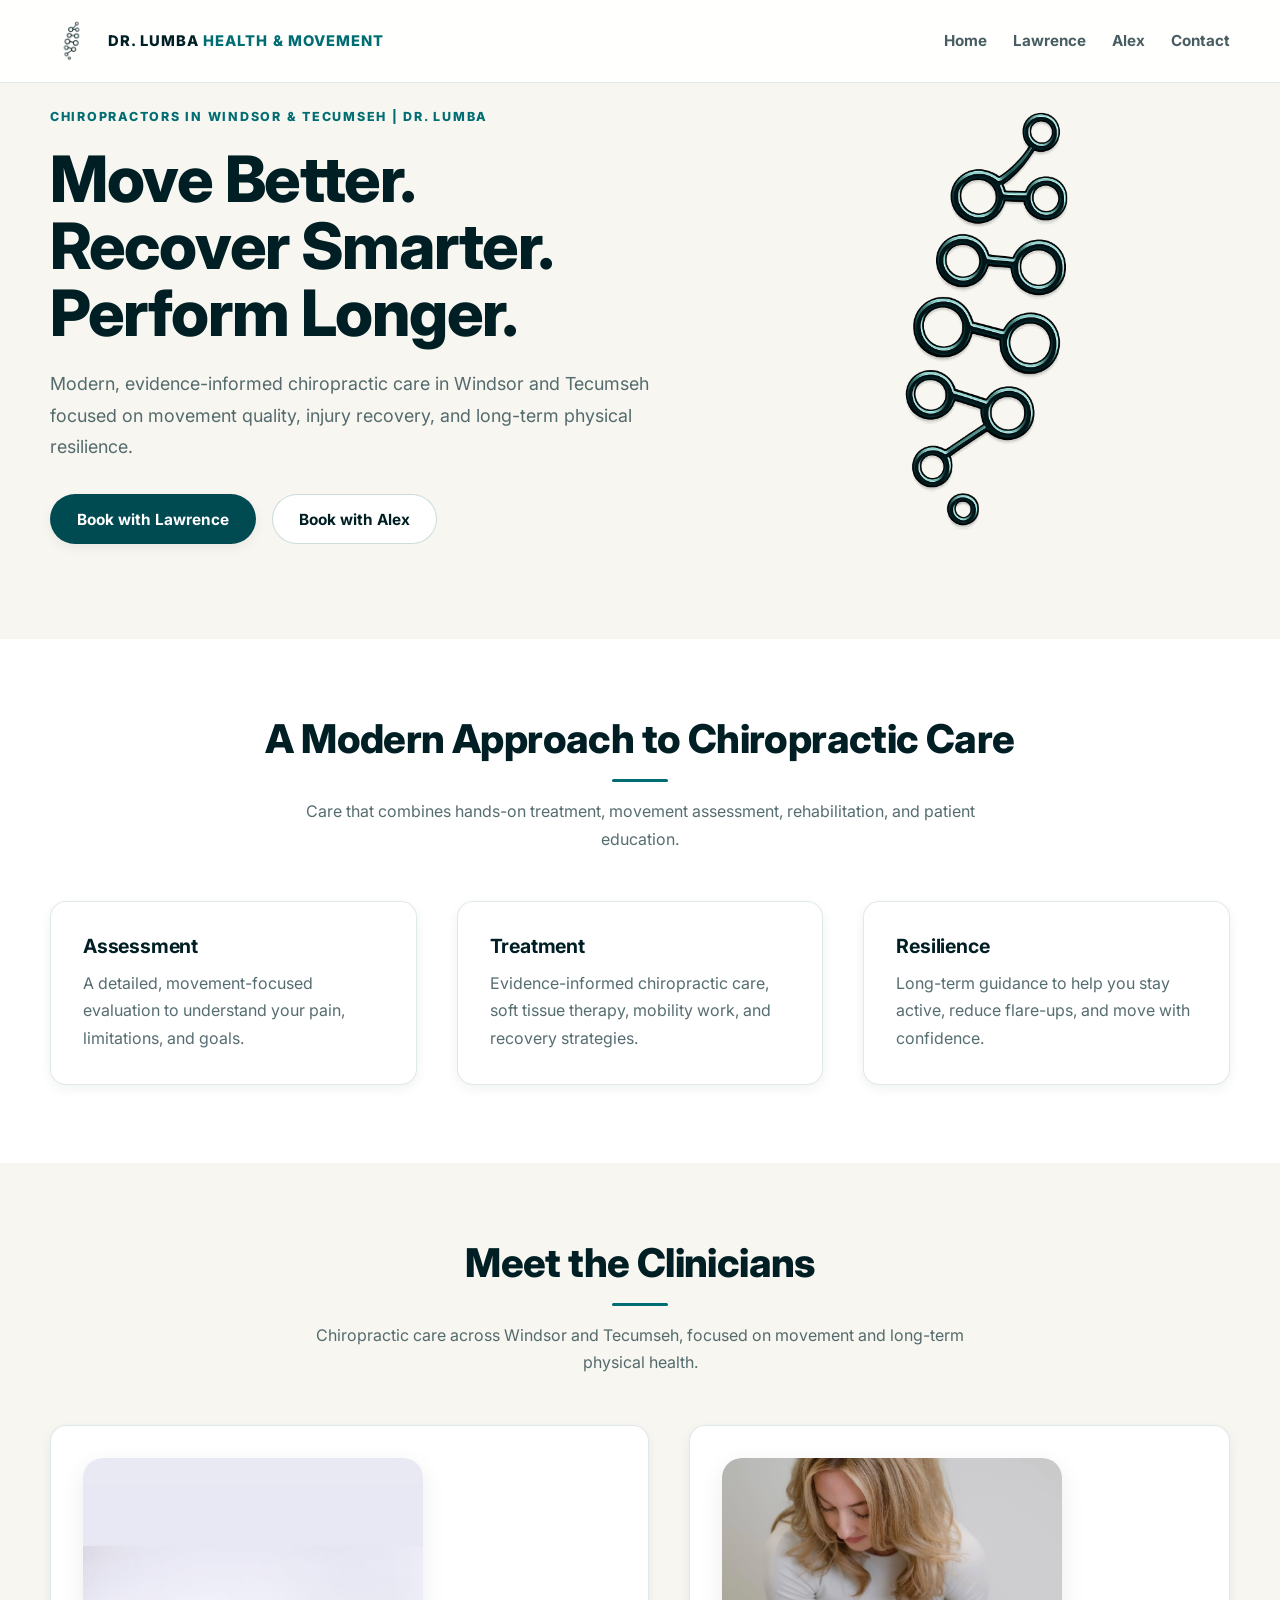
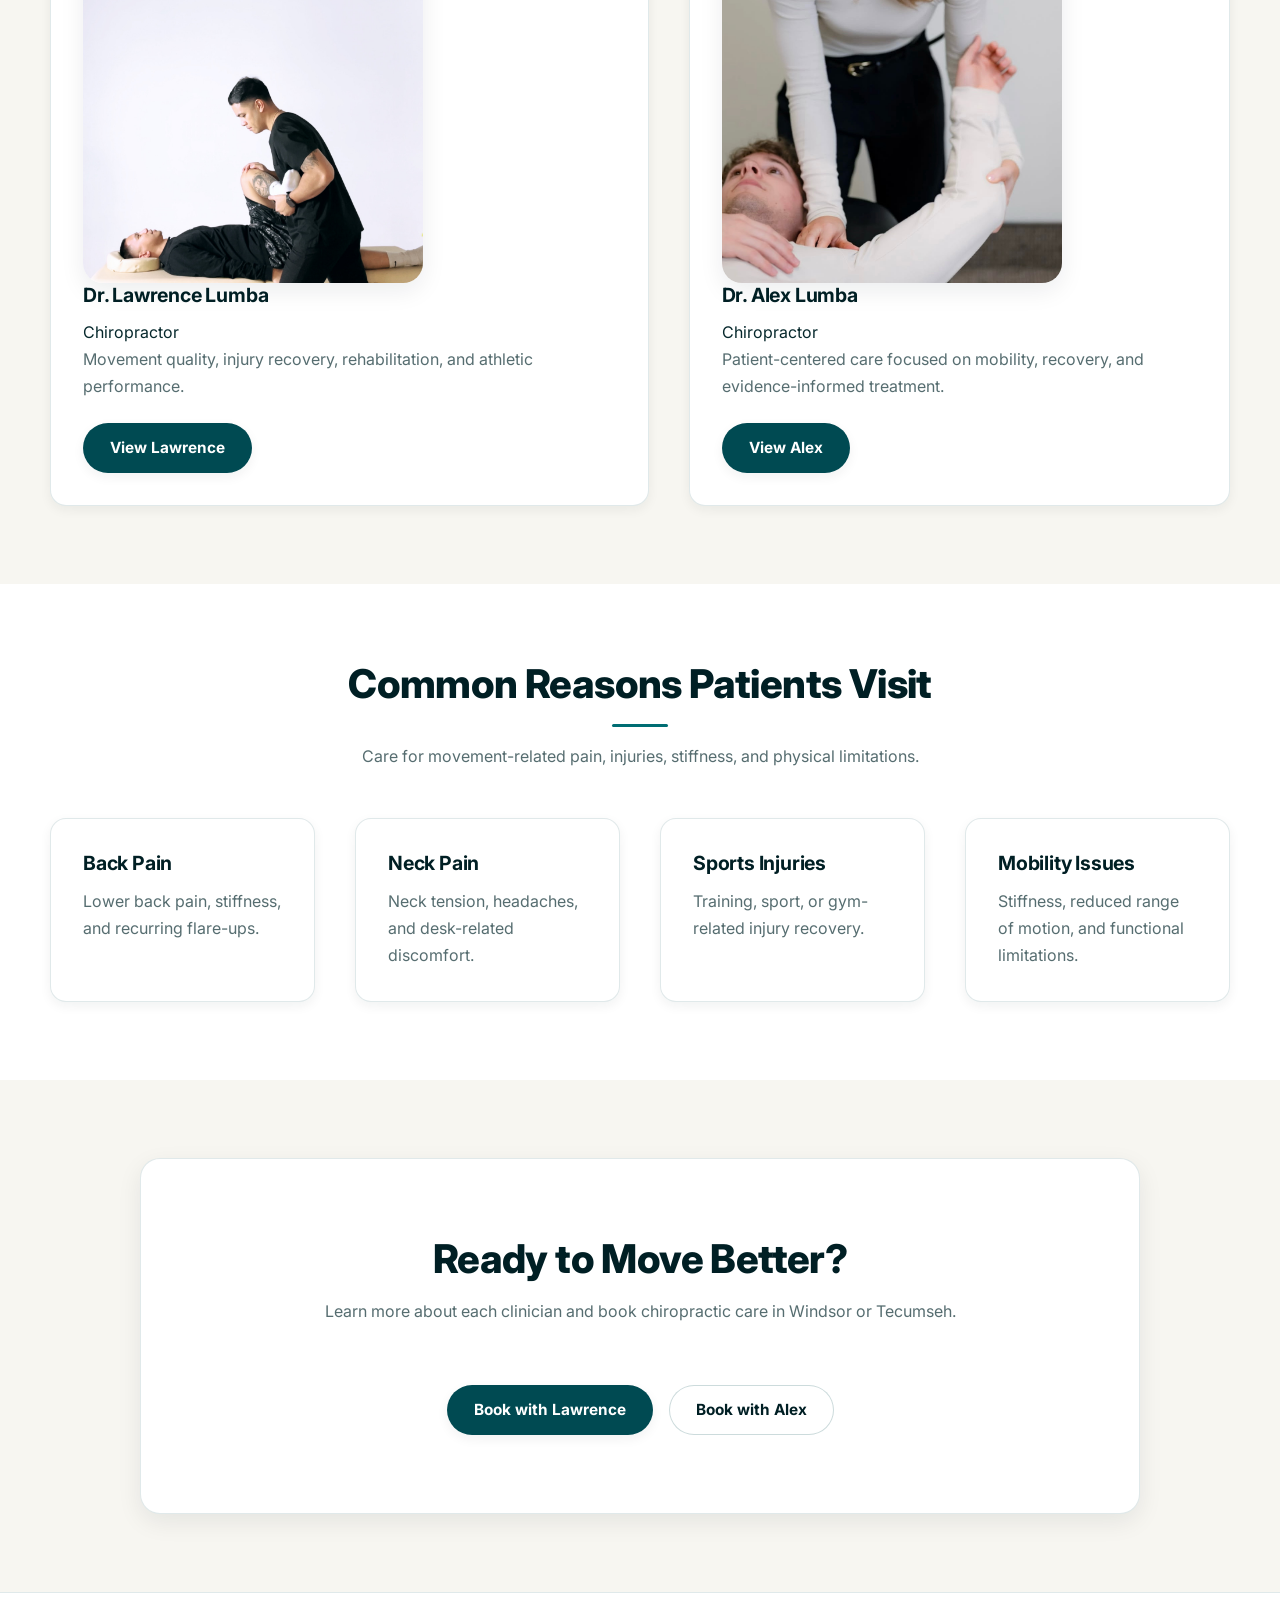
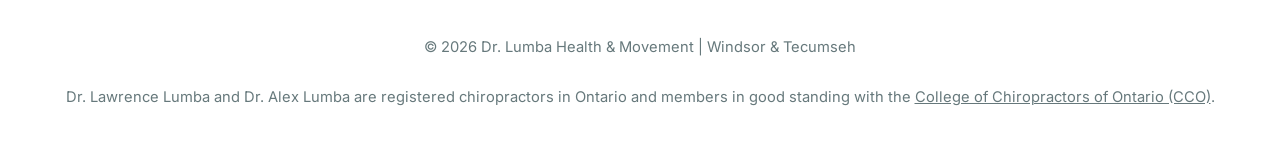
==== index.html @ 7fe904bc "Update index.html" ====
<!DOCTYPE html>
<html lang="en">

<head>
  <!-- Google Analytics -->
  <script async src="https://www.googletagmanager.com/gtag/js?id=G-ZLXW1TF3WF"></script>
  <script>
    window.dataLayer = window.dataLayer || [];
    function gtag(){ dataLayer.push(arguments); }
    gtag('js', new Date());
    gtag('config', 'G-ZLXW1TF3WF');
  </script>

  <meta charset="UTF-8">
  <meta name="viewport" content="width=device-width, initial-scale=1.0">

  <title>Dr. Lumba Chiropractic | Windsor & Tecumseh Chiropractors</title>

  <meta name="description" content="Modern evidence-informed chiropractic care in Windsor and Tecumseh focused on movement, recovery, rehabilitation, and long-term physical health.">

  <link rel="preconnect" href="https://fonts.googleapis.com">
  <link rel="preconnect" href="https://fonts.gstatic.com" crossorigin>
  <link href="https://fonts.googleapis.com/css2?family=Inter:wght@400;500;600;700;800;900&display=swap" rel="stylesheet">

  <link rel="stylesheet" href="styles.css">

  <!-- Structured Data: Organization -->
  <script type="application/ld+json">
  {
    "@context": "https://schema.org",
    "@type": "MedicalOrganization",
    "name": "Dr. Lumba Health & Movement",
    "url": "https://www.drlumba.ca/",
    "logo": "https://www.drlumba.ca/logo-updated.png",
    "description": "Modern, evidence-informed chiropractic care in Windsor and Tecumseh, Ontario focused on movement, recovery, rehabilitation, and long-term physical health.",
    "medicalSpecialty": "Chiropractic",
    "areaServed": [
      { "@type": "City", "name": "Windsor, ON" },
      { "@type": "City", "name": "Tecumseh, ON" }
    ],
    "employee": [
      {
        "@type": "Physician",
        "name": "Dr. Lawrence Lumba",
        "url": "https://www.drlumba.ca/lawrence.html",
        "medicalSpecialty": "Chiropractic"
      },
      {
        "@type": "Physician",
        "name": "Dr. Alex Lumba",
        "url": "https://www.drlumba.ca/alex.html",
        "medicalSpecialty": "Chiropractic"
      }
    ]
  }
  </script>
</head>

<body>

<nav>
  <div class="container nav-inner">

    <a href="index.html" class="logo" aria-label="Dr. Lumba Health and Movement Home">
      <img src="logo-updated.png" alt="Dr. Lumba Health and Movement Logo">
      <div>
        DR. LUMBA
        <span>HEALTH & MOVEMENT</span>
      </div>
    </a>

    <div class="nav-links">
      <a href="index.html">Home</a>
      <a href="lawrence.html">Lawrence</a>
      <a href="alex.html">Alex</a>
      <a href="contact.html">Contact</a>
    </div>

  </div>
</nav>

<!-- HERO -->

<section class="hero">

  <div class="container grid grid-2">

    <div>

      <div class="hero-label">
        Chiropractors in Windsor & Tecumseh | Dr. Lumba
      </div>

      <h1>
        Move Better.<br>
        Recover Smarter.<br>
        Perform Longer.
      </h1>

      <p>
        Modern, evidence-informed chiropractic care in Windsor and Tecumseh focused on movement quality, injury recovery, and long-term physical resilience.
      </p>

      <div class="hero-buttons">

        <a href="lawrence.html" class="btn btn-primary">
          Book with Lawrence
        </a>

        <a href="alex.html" class="btn btn-secondary">
          Book with Alex
        </a>

      </div>

    </div>

    <div class="logo-hero">
      <img src="logo-updated.png" alt="Dr. Lumba Health and Movement">
    </div>

  </div>

</section>

<!-- APPROACH -->

<section>

  <div class="container">

    <div class="section-title">
      <h2>A Modern Approach to Chiropractic Care</h2>
      <p>
        Care that combines hands-on treatment, movement assessment, rehabilitation, and patient education.
      </p>
    </div>

    <div class="grid grid-3">

      <div class="card">
        <h3>Assessment</h3>
        <p>
          A detailed, movement-focused evaluation to understand your pain, limitations, and goals.
        </p>
      </div>

      <div class="card">
        <h3>Treatment</h3>
        <p>
          Evidence-informed chiropractic care, soft tissue therapy, mobility work, and recovery strategies.
        </p>
      </div>

      <div class="card">
        <h3>Resilience</h3>
        <p>
          Long-term guidance to help you stay active, reduce flare-ups, and move with confidence.
        </p>
      </div>

    </div>

  </div>

</section>

<!-- PROVIDERS -->

<section>

  <div class="container">

    <div class="section-title">
      <h2>Meet the Clinicians</h2>
      <p>
        Chiropractic care across Windsor and Tecumseh, focused on movement and long-term physical health.
      </p>
    </div>

    <div class="grid grid-2">

      <div class="card provider-card">

        <img src="8D252B37-9EA6-4A77-B9AA-A6987D901BE3.jpg" alt="Dr. Lawrence Lumba Chiropractor in Windsor and Tecumseh">

        <h3>Dr. Lawrence Lumba</h3>

        <div class="provider-tag">
          Chiropractor
        </div>

        <p>
          Movement quality, injury recovery, rehabilitation, and athletic performance.
        </p>

        <a href="lawrence.html" class="btn btn-primary">
          View Lawrence
        </a>

      </div>

      <div class="card provider-card">

        <img class="alex-img" src="alex-chiro.jpg" alt="Dr. Alex Lumba Chiropractor in Windsor and Tecumseh">

        <h3>Dr. Alex Lumba</h3>

        <div class="provider-tag">
          Chiropractor
        </div>

        <p>
          Patient-centered care focused on mobility, recovery, and evidence-informed treatment.
        </p>

        <a href="alex.html" class="btn btn-primary">
          View Alex
        </a>

      </div>

    </div>

  </div>

</section>

<!-- CONDITIONS -->

<section>

  <div class="container">

    <div class="section-title">
      <h2>Common Reasons Patients Visit</h2>
      <p>
        Care for movement-related pain, injuries, stiffness, and physical limitations.
      </p>
    </div>

    <div class="grid grid-4">

      <div class="card">
        <h3>Back Pain</h3>
        <p>Lower back pain, stiffness, and recurring flare-ups.</p>
      </div>

      <div class="card">
        <h3>Neck Pain</h3>
        <p>Neck tension, headaches, and desk-related discomfort.</p>
      </div>

      <div class="card">
        <h3>Sports Injuries</h3>
        <p>Training, sport, or gym-related injury recovery.</p>
      </div>

      <div class="card">
        <h3>Mobility Issues</h3>
        <p>Stiffness, reduced range of motion, and functional limitations.</p>
      </div>

    </div>

  </div>

</section>

<!-- CTA -->

<section>

  <div class="container">

    <div class="cta-block">

      <h2>Ready to Move Better?</h2>

      <p>
        Learn more about each clinician and book chiropractic care in Windsor or Tecumseh.
      </p>

      <div class="hero-buttons" style="justify-content:center;">
        <a href="lawrence.html" class="btn btn-primary">
          Book with Lawrence
        </a>

        <a href="alex.html" class="btn btn-secondary">
          Book with Alex
        </a>
      </div>

    </div>

  </div>

</section>

<footer>
  © <span id="year"></span> Dr. Lumba Health & Movement | Windsor & Tecumseh
  <br><br>
  Dr. Lawrence Lumba and Dr. Alex Lumba are registered chiropractors in Ontario and members in good standing with the <a href="https://cco.on.ca" target="_blank" rel="noopener noreferrer">College of Chiropractors of Ontario (CCO)</a>.
</footer>

<script>
  document.getElementById("year").textContent = new Date().getFullYear();
</script>

</body>
</html>
---- styles.css ----
/* =========================================================
   DR. LUMBA HEALTH & MOVEMENT
   Simplified stylesheet
   Clean / professional / aligned / mobile-friendly
========================================================= */

/* =========================
   BRAND SYSTEM
========================= */

:root {
  --primary: #004A52;
  --primary-dark: #001F24;
  --primary-deep: #001114;
  --primary-gloss: #006D73;
  --primary-soft: #2B7A6D;
  --accent-glow: #8FF5E6;

  --cream: #F7F6F1;
  --cream-soft: #ECEBE5;
  --white: #FFFFFF;

  --text: #06282C;
  --text-muted: rgba(6, 40, 44, 0.68);
  --text-soft: rgba(6, 40, 44, 0.54);

  --border: rgba(0, 74, 82, 0.12);
  --border-strong: rgba(0, 74, 82, 0.2);

  --shadow-sm: 0 4px 12px rgba(0, 31, 36, 0.06);
  --shadow-md: 0 8px 24px rgba(0, 31, 36, 0.08);
  --shadow-lg: 0 16px 40px rgba(0, 31, 36, 0.1);

  --radius-sm: 12px;
  --radius-md: 16px;
  --radius-lg: 20px;
  --radius-pill: 999px;

  --container: 1180px;

  --space-xs: 12px;
  --space-sm: 24px;
  --space-md: 48px;
  --space-lg: 78px;
  --space-xl: 112px;
}

/* =========================
   RESET / BASE
========================= */

*,
*::before,
*::after {
  box-sizing: border-box;
}

* {
  margin: 0;
  padding: 0;
}

html {
  scroll-behavior: smooth;
  font-size: 16px;
}

body {
  min-height: 100vh;
  font-family: "Inter", system-ui, -apple-system, BlinkMacSystemFont, "Segoe UI", sans-serif;
  color: var(--text);
  line-height: 1.7;
  background: var(--cream);
  -webkit-font-smoothing: antialiased;
  text-rendering: optimizeLegibility;
}

img,
svg,
video,
canvas {
  display: block;
  max-width: 100%;
}

a {
  color: inherit;
}

p {
  color: var(--text-muted);
  max-width: 68ch;
}

ul,
ol {
  padding-left: 1.2rem;
}

li {
  margin-bottom: 0.45rem;
  color: var(--text-muted);
}

::selection {
  background: rgba(0, 109, 115, 0.18);
}

/* =========================
   LAYOUT
========================= */

.container {
  width: min(100% - 48px, var(--container));
  margin-inline: auto;
}

section {
  position: relative;
  padding: var(--space-lg) 0;
}

section:first-of-type {
  padding-top: 0;
}

section:nth-of-type(even) {
  background: var(--white);
}

.grid {
  display: grid;
  gap: 40px;
  align-items: center;
}

.grid-2 {
  grid-template-columns: minmax(0, 1.05fr) minmax(0, 0.95fr);
}

.grid-3 {
  grid-template-columns: repeat(3, minmax(0, 1fr));
}

.grid-4 {
  grid-template-columns: repeat(4, minmax(0, 1fr));
}

.stack {
  display: grid;
  gap: 18px;
}

.center {
  text-align: center;
  margin-inline: auto;
}

.narrow {
  max-width: 820px;
  margin-inline: auto;
}

/* =========================
   NAVIGATION
========================= */

nav {
  position: sticky;
  top: 0;
  z-index: 999;
  background: rgba(255, 255, 255, 0.92);
  border-bottom: 1px solid var(--border);
  backdrop-filter: blur(14px);
  -webkit-backdrop-filter: blur(14px);
}

.nav-inner {
  min-height: 82px;
  display: flex;
  align-items: center;
  justify-content: space-between;
  gap: 28px;
}

.logo {
  display: inline-flex;
  align-items: center;
  gap: 14px;
  color: var(--primary-dark);
  font-size: 0.92rem;
  font-weight: 800;
  letter-spacing: 0.07em;
  text-decoration: none;
  text-transform: uppercase;
  line-height: 1.15;
}

.logo img {
  width: 44px;
  height: 44px;
  object-fit: contain;
  flex: 0 0 auto;
}

.logo span {
  color: var(--primary-gloss);
}

.nav-links {
  display: flex;
  align-items: center;
  justify-content: flex-end;
  gap: 26px;
  flex-wrap: wrap;
}

.nav-links a {
  position: relative;
  color: rgba(0, 31, 36, 0.72);
  text-decoration: none;
  font-size: 0.95rem;
  font-weight: 700;
  line-height: 1;
  transition: color 0.2s ease;
}

.nav-links a::after {
  content: "";
  position: absolute;
  left: 0;
  right: 0;
  bottom: -9px;
  height: 2px;
  border-radius: var(--radius-pill);
  background: var(--primary-gloss);
  opacity: 0;
  transition: opacity 0.2s ease;
}

.nav-links a:hover,
.nav-links a:focus-visible {
  color: var(--primary-gloss);
}

.nav-links a:hover::after,
.nav-links a:focus-visible::after {
  opacity: 1;
}

/* =========================
   TYPOGRAPHY
========================= */

.hero-label,
.eyebrow {
  display: inline-flex;
  align-items: center;
  gap: 8px;
  margin-bottom: 18px;
  color: var(--primary-gloss);
  font-size: 0.78rem;
  font-weight: 800;
  letter-spacing: 0.14em;
  text-transform: uppercase;
}

.hero h1,
.page-title,
h1 {
  color: var(--primary-dark);
  font-size: clamp(2.75rem, 5vw, 4.5rem);
  line-height: 1.05;
  letter-spacing: -0.02em;
  font-weight: 800;
  text-wrap: balance;
}

h2 {
  color: var(--primary-dark);
  font-size: clamp(2rem, 3.1vw, 2.6rem);
  line-height: 1.12;
  letter-spacing: -0.015em;
  font-weight: 800;
  text-wrap: balance;
}

h3 {
  color: var(--primary-dark);
  font-size: 1.22rem;
  line-height: 1.25;
  letter-spacing: -0.01em;
  font-weight: 700;
}

.lead,
.hero p {
  color: var(--text-muted);
  font-size: clamp(1.02rem, 1.4vw, 1.14rem);
  line-height: 1.75;
}

.section-title {
  max-width: 780px;
  margin: 0 auto var(--space-md);
  text-align: center;
}

.section-title.left {
  margin-inline: 0;
  text-align: left;
}

.section-title h2 {
  margin-bottom: 16px;
}

.section-title h2::after {
  content: "";
  display: block;
  width: 56px;
  height: 3px;
  margin: 18px auto 0;
  border-radius: var(--radius-pill);
  background: var(--primary-gloss);
}

.section-title.left h2::after {
  margin-left: 0;
}

.section-title p {
  margin-inline: auto;
}

.section-title.left p {
  margin-inline: 0;
}

/* =========================
   HERO
========================= */

.hero {
  padding: 96px 0 76px;
  overflow: hidden;
}

.hero .grid-2 {
  grid-template-columns: minmax(0, 1.15fr) minmax(280px, 0.85fr);
  gap: 56px;
}

.hero p {
  margin-top: 22px;
}

.hero-buttons,
.button-row {
  display: flex;
  align-items: center;
  gap: 16px;
  margin-top: 32px;
  flex-wrap: wrap;
}

.hero-compact {
  padding: 84px 0 52px;
}

.hero-compact h1 {
  max-width: 900px;
}

/* =========================
   IMAGE SYSTEM
========================= */

img {
  height: auto;
}

.logo-hero,
.provider-image,
.profile-image,
.provider-photo,
.team-image {
  position: relative;
  display: flex;
  align-items: center;
  justify-content: center;
}

.logo-hero {
  min-height: 340px;
}

.logo-hero img,
.provider-image img,
.profile-image img,
.provider-photo img,
.team-image img,
.team-card img,
.card > img {
  width: 100%;
  max-width: 340px;
  aspect-ratio: 4 / 5;
  object-fit: cover;
  object-position: center top;
  border-radius: var(--radius-lg);
  box-shadow: var(--shadow-md);
}

.logo-hero img {
  max-width: 260px;
  box-shadow: none;
}

.home-logo,
.logo-main,
.brand-mark,
img[src*="logo"] {
  max-width: 300px;
  aspect-ratio: auto;
  object-fit: contain;
  object-position: center;
  box-shadow: none;
}

/* Prevent accidental huge photos on any page */
main img:not(.home-logo):not(.logo-main):not(.brand-mark) {
  max-height: 440px;
}

/* =========================
   BUTTONS
========================= */

.btn,
button,
input[type="submit"] {
  appearance: none;
  display: inline-flex;
  align-items: center;
  justify-content: center;
  min-height: 50px;
  padding: 13px 26px;
  border-radius: var(--radius-pill);
  border: 1px solid transparent;
  font-family: inherit;
  font-size: 0.96rem;
  font-weight: 700;
  line-height: 1;
  text-align: center;
  text-decoration: none;
  cursor: pointer;
  transition:
    transform 0.18s ease,
    box-shadow 0.18s ease,
    background 0.18s ease,
    border-color 0.18s ease;
}

.btn-primary,
button,
input[type="submit"] {
  color: var(--white);
  background: var(--primary);
  box-shadow: var(--shadow-sm);
}

.btn-secondary {
  color: var(--primary-dark);
  background: var(--white);
  border-color: var(--border-strong);
}

.btn:hover,
button:hover,
input[type="submit"]:hover {
  transform: translateY(-1px);
}

.btn-primary:hover,
button:hover,
input[type="submit"]:hover {
  background: var(--primary-gloss);
  box-shadow: var(--shadow-md);
}

.btn-secondary:hover {
  background: var(--cream-soft);
  border-color: var(--primary-gloss);
}

/* =========================
   CARDS / PANELS
========================= */

.card,
.provider-card,
.contact-card,
.review-card,
.service-card {
  position: relative;
  height: 100%;
  padding: 32px;
  border: 1px solid var(--border);
  border-radius: var(--radius-md);
  background: var(--white);
  box-shadow: var(--shadow-sm);
  transition: transform 0.2s ease, box-shadow 0.2s ease, border-color 0.2s ease;
}

.card:hover,
.provider-card:hover,
.contact-card:hover,
.service-card:hover {
  transform: translateY(-3px);
  border-color: var(--border-strong);
  box-shadow: var(--shadow-md);
}

.card h3,
.provider-card h3,
.contact-card h3,
.service-card h3 {
  margin-bottom: 12px;
}

.card p + .btn,
.provider-card p + .btn,
.contact-card p + .btn {
  margin-top: 22px;
}

.provider-card {
  display: flex;
  flex-direction: column;
  align-items: flex-start;
  min-height: 320px;
}

.provider-card .btn {
  margin-top: auto;
}

/* =========================
   LISTS / BADGES
========================= */

.badge-row,
.trust-row,
.credentials,
.pill-list {
  display: flex;
  gap: 10px;
  flex-wrap: wrap;
  align-items: center;
}

.badge,
.trust-row span,
.credentials span,
.pill-list span {
  display: inline-flex;
  align-items: center;
  min-height: 36px;
  padding: 8px 14px;
  border-radius: var(--radius-pill);
  color: var(--primary-dark);
  font-size: 0.86rem;
  font-weight: 700;
  background: var(--cream-soft);
  border: 1px solid var(--border);
}

.check-list {
  display: grid;
  gap: 12px;
  padding: 0;
  list-style: none;
}

.check-list li {
  position: relative;
  margin: 0;
  padding-left: 30px;
  color: var(--text-muted);
}

.check-list li::before {
  content: "âœ“";
  position: absolute;
  left: 0;
  top: 0;
  color: var(--primary-gloss);
  font-weight: 900;
}

/* =========================
   CTA
========================= */

.cta-block {
  position: relative;
  max-width: 1000px;
  margin-inline: auto;
  padding: var(--space-lg) var(--space-md);
  border: 1px solid var(--border);
  border-radius: var(--radius-lg);
  text-align: center;
  background: var(--white);
  box-shadow: var(--shadow-md);
}

.cta-block p {
  margin: 16px auto 0;
}

.cta-block .btn,
.cta-block .button-row {
  margin-top: 28px;
}

/* =========================
   FORMS / CONTACT
========================= */

.contact-layout {
  align-items: start;
}

.contact-note {
  margin-top: 28px;
}

.contact-form {
  display: grid;
  gap: 18px;
}

.contact-form label {
  display: grid;
  gap: 8px;
  color: var(--primary-dark);
  font-size: 0.9rem;
  font-weight: 700;
}

.contact-form input,
.contact-form select,
.contact-form textarea {
  width: 100%;
  padding: 14px 16px;
  border: 1px solid var(--border-strong);
  border-radius: var(--radius-sm);
  outline: none;
  background: var(--white);
  color: var(--primary-dark);
  font: inherit;
  transition: border-color 0.2s ease, box-shadow 0.2s ease;
}

.contact-form input:focus,
.contact-form select:focus,
.contact-form textarea:focus {
  border-color: var(--primary-gloss);
  box-shadow: 0 0 0 3px rgba(0, 109, 115, 0.12);
}

.contact-form textarea {
  min-height: 150px;
  resize: vertical;
}

.contact-form button {
  width: fit-content;
  margin-top: 6px;
}

iframe,
.map,
.map iframe {
  width: 100%;
  border: 0;
  border-radius: var(--radius-md);
  box-shadow: var(--shadow-md);
}

/* =========================
   EMBEDS / REVIEWS
========================= */

[class*="elfsight"],
[class*="review"],
.review-widget {
  max-width: 100%;
}

.review-section,
.testimonials {
  overflow: hidden;
}

/* =========================
   FOOTER
========================= */

footer {
  margin-top: 0;
  padding: 42px 24px;
  border-top: 1px solid var(--border);
  color: rgba(0, 31, 36, 0.6);
  font-size: 0.92rem;
  text-align: center;
  background: var(--white);
}

footer p {
  margin-inline: auto;
}

/* =========================
   PAGE-SPECIFIC POLISH
========================= */

/* Keeps provider/profile pages balanced and professional */
body:not(.home) .hero .logo-hero img,
body:not(.home) .hero .provider-image img,
body:not(.home) .hero .profile-image img {
  max-width: 320px;
}

/* If a page has a single centered logo/image, do not let it dominate */
.hero .brand-mark,
.hero .home-logo,
.hero .logo-main {
  max-width: 300px;
}

/* Make cards line up evenly across service/provider sections */
.grid-3 > .card,
.grid-3 > .service-card,
.grid-3 > .provider-card,
.grid-4 > .card {
  min-height: 100%;
}

/* =========================
   RESPONSIVE
========================= */

@media (max-width: 980px) {
  :root {
    --space-md: 42px;
    --space-lg: 64px;
    --space-xl: 86px;
  }

  .container {
    width: min(100% - 36px, var(--container));
  }

  .grid-2,
  .grid-3,
  .grid-4,
  .hero .grid-2 {
    grid-template-columns: 1fr;
  }

  .hero .grid-2 {
    gap: 38px;
  }

  .hero {
    padding: 68px 0 52px;
  }

  .hero h1,
  .page-title,
  h1 {
    font-size: clamp(2.5rem, 11vw, 3.5rem);
    line-height: 1.05;
  }

  .logo-hero {
    min-height: auto;
    order: -1;
  }

  .hero .grid-2 > :first-child {
    order: 1;
  }

  .hero .grid-2 > :last-child {
    order: 0;
  }

  .logo-hero img,
  .provider-image img,
  .profile-image img,
  .provider-photo img,
  .team-image img {
    max-width: 260px;
    max-height: 320px;
    border-radius: var(--radius-md);
    margin-inline: auto;
  }

  .home-logo,
  .logo-main,
  .brand-mark,
  img[src*="logo"] {
    max-width: 260px;
  }

  main img:not(.home-logo):not(.logo-main):not(.brand-mark) {
    max-height: 360px;
  }

  .section-title.left {
    text-align: center;
    margin-inline: auto;
  }

  .section-title.left h2::after,
  .section-title.left p {
    margin-inline: auto;
  }
}

@media (max-width: 760px) {
  html {
    font-size: 15px;
  }

  section {
    padding: 48px 0;
  }

  .nav-inner {
    min-height: auto;
    padding: 16px 0;
    flex-direction: column;
    gap: 16px;
  }

  .logo {
    justify-content: center;
    text-align: center;
    font-size: 0.82rem;
    letter-spacing: 0.06em;
  }

  .logo img {
    width: 40px;
    height: 40px;
  }

  .nav-links {
    width: 100%;
    justify-content: center;
    gap: 14px 18px;
  }

  .nav-links a {
    font-size: 0.9rem;
  }

  .hero {
    padding: 52px 0 40px;
    text-align: center;
  }

  .hero p,
  .hero .lead {
    margin-inline: auto;
  }

  .hero-buttons,
  .button-row {
    justify-content: center;
  }

  .btn,
  button,
  input[type="submit"] {
    width: 100%;
    max-width: 360px;
  }

  .card,
  .provider-card,
  .contact-card,
  .review-card,
  .service-card {
    padding: 24px;
    border-radius: var(--radius-md);
  }

  .cta-block {
    padding: 40px 22px;
    border-radius: var(--radius-md);
  }

  .badge-row,
  .trust-row,
  .credentials,
  .pill-list {
    justify-content: center;
  }

  .contact-form button {
    width: 100%;
    max-width: none;
  }
}

@media (max-width: 440px) {
  .container {
    width: min(100% - 28px, var(--container));
  }

  .hero h1,
  .page-title,
  h1 {
    font-size: 2.35rem;
  }

  h2 {
    font-size: 1.85rem;
  }

  .hero-label,
  .eyebrow {
    font-size: 0.72rem;
    letter-spacing: 0.12em;
  }

  .nav-links {
    gap: 12px;
  }

  .logo-hero img,
  .provider-image img,
  .profile-image img,
  .provider-photo img,
  .team-image img {
    max-width: 220px;
    max-height: 290px;
  }

  .card,
  .provider-card,
  .contact-card,
  .review-card,
  .service-card {
    padding: 20px;
  }
}

/* =========================
   ACCESSIBILITY
========================= */

:focus-visible {
  outline: 3px solid rgba(0, 109, 115, 0.34);
  outline-offset: 4px;
  border-radius: 10px;
}

@media (prefers-reduced-motion: reduce) {
  *,
  *::before,
  *::after {
    scroll-behavior: auto !important;
    transition: none !important;
    animation: none !important;
  }
}
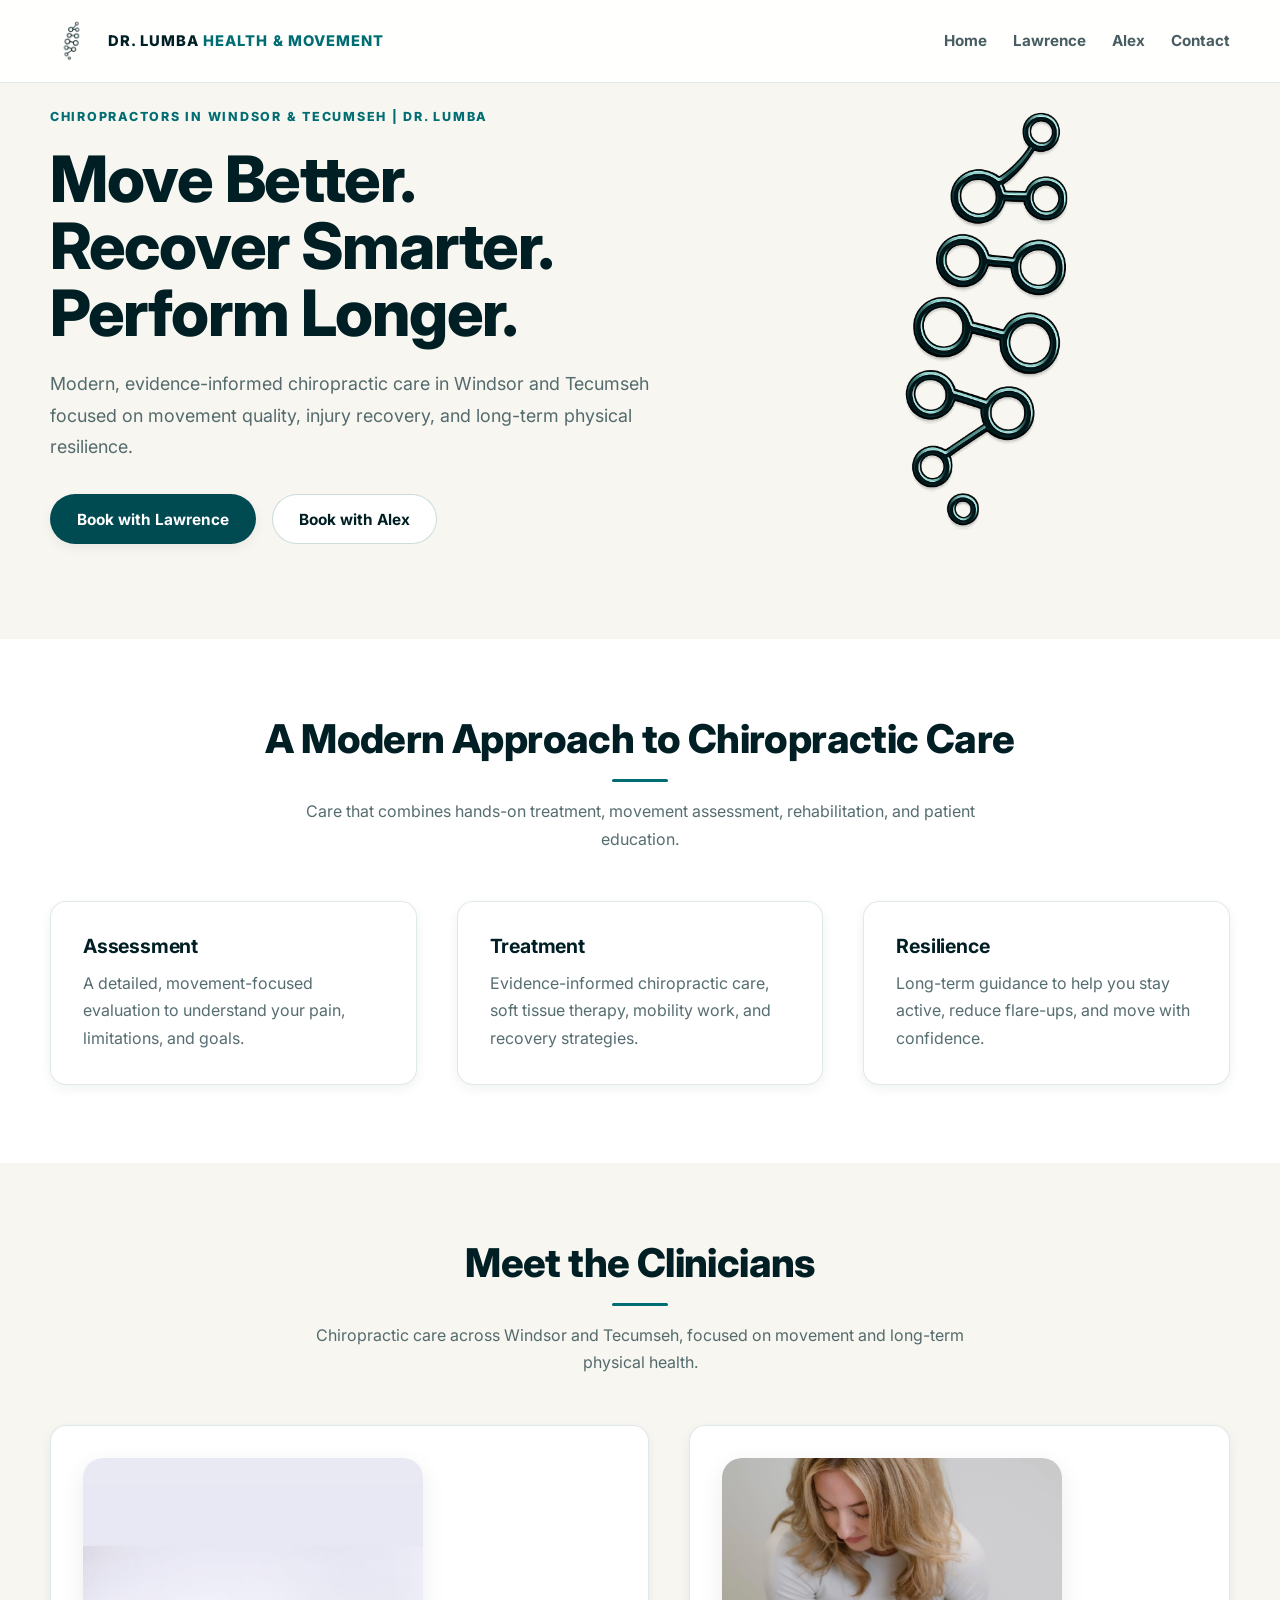
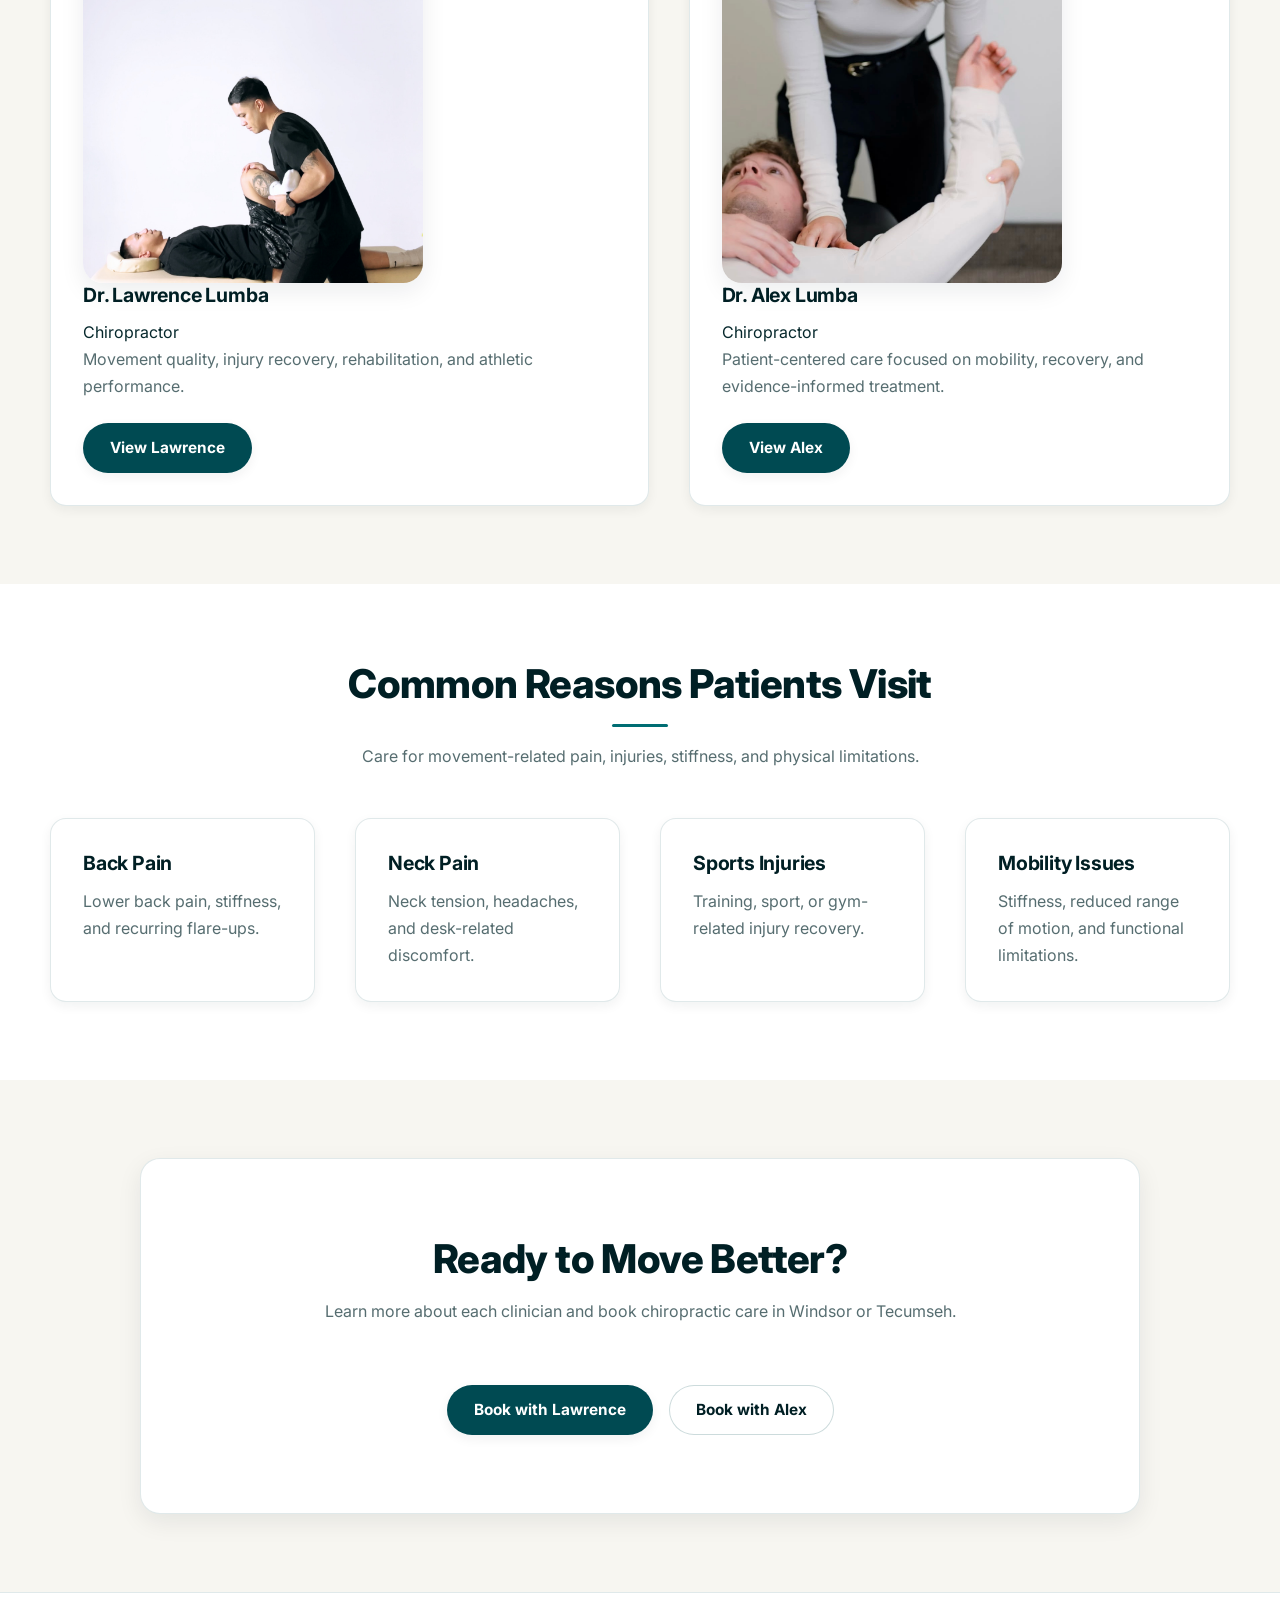
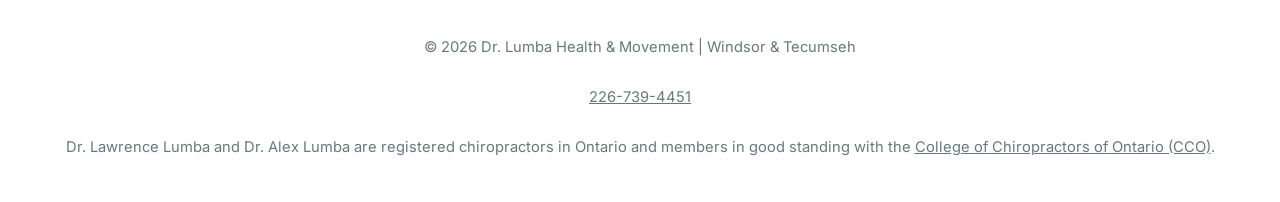
==== commit 4ba5564d: "Update index.html" ====
--- a/index.html
+++ b/index.html
@@ -33,6 +33,7 @@
     "url": "https://www.drlumba.ca/",
     "logo": "https://www.drlumba.ca/logo-updated.png",
     "description": "Modern, evidence-informed chiropractic care in Windsor and Tecumseh, Ontario focused on movement, recovery, rehabilitation, and long-term physical health.",
+    "telephone": "+1-226-739-4451",
     "medicalSpecialty": "Chiropractic",
     "areaServed": [
       { "@type": "City", "name": "Windsor, ON" },
@@ -300,6 +301,8 @@
 <footer>
   © <span id="year"></span> Dr. Lumba Health & Movement | Windsor & Tecumseh
   <br><br>
+  <a href="tel:12267394451">226-739-4451</a>
+  <br><br>
   Dr. Lawrence Lumba and Dr. Alex Lumba are registered chiropractors in Ontario and members in good standing with the <a href="https://cco.on.ca" target="_blank" rel="noopener noreferrer">College of Chiropractors of Ontario (CCO)</a>.
 </footer>
 
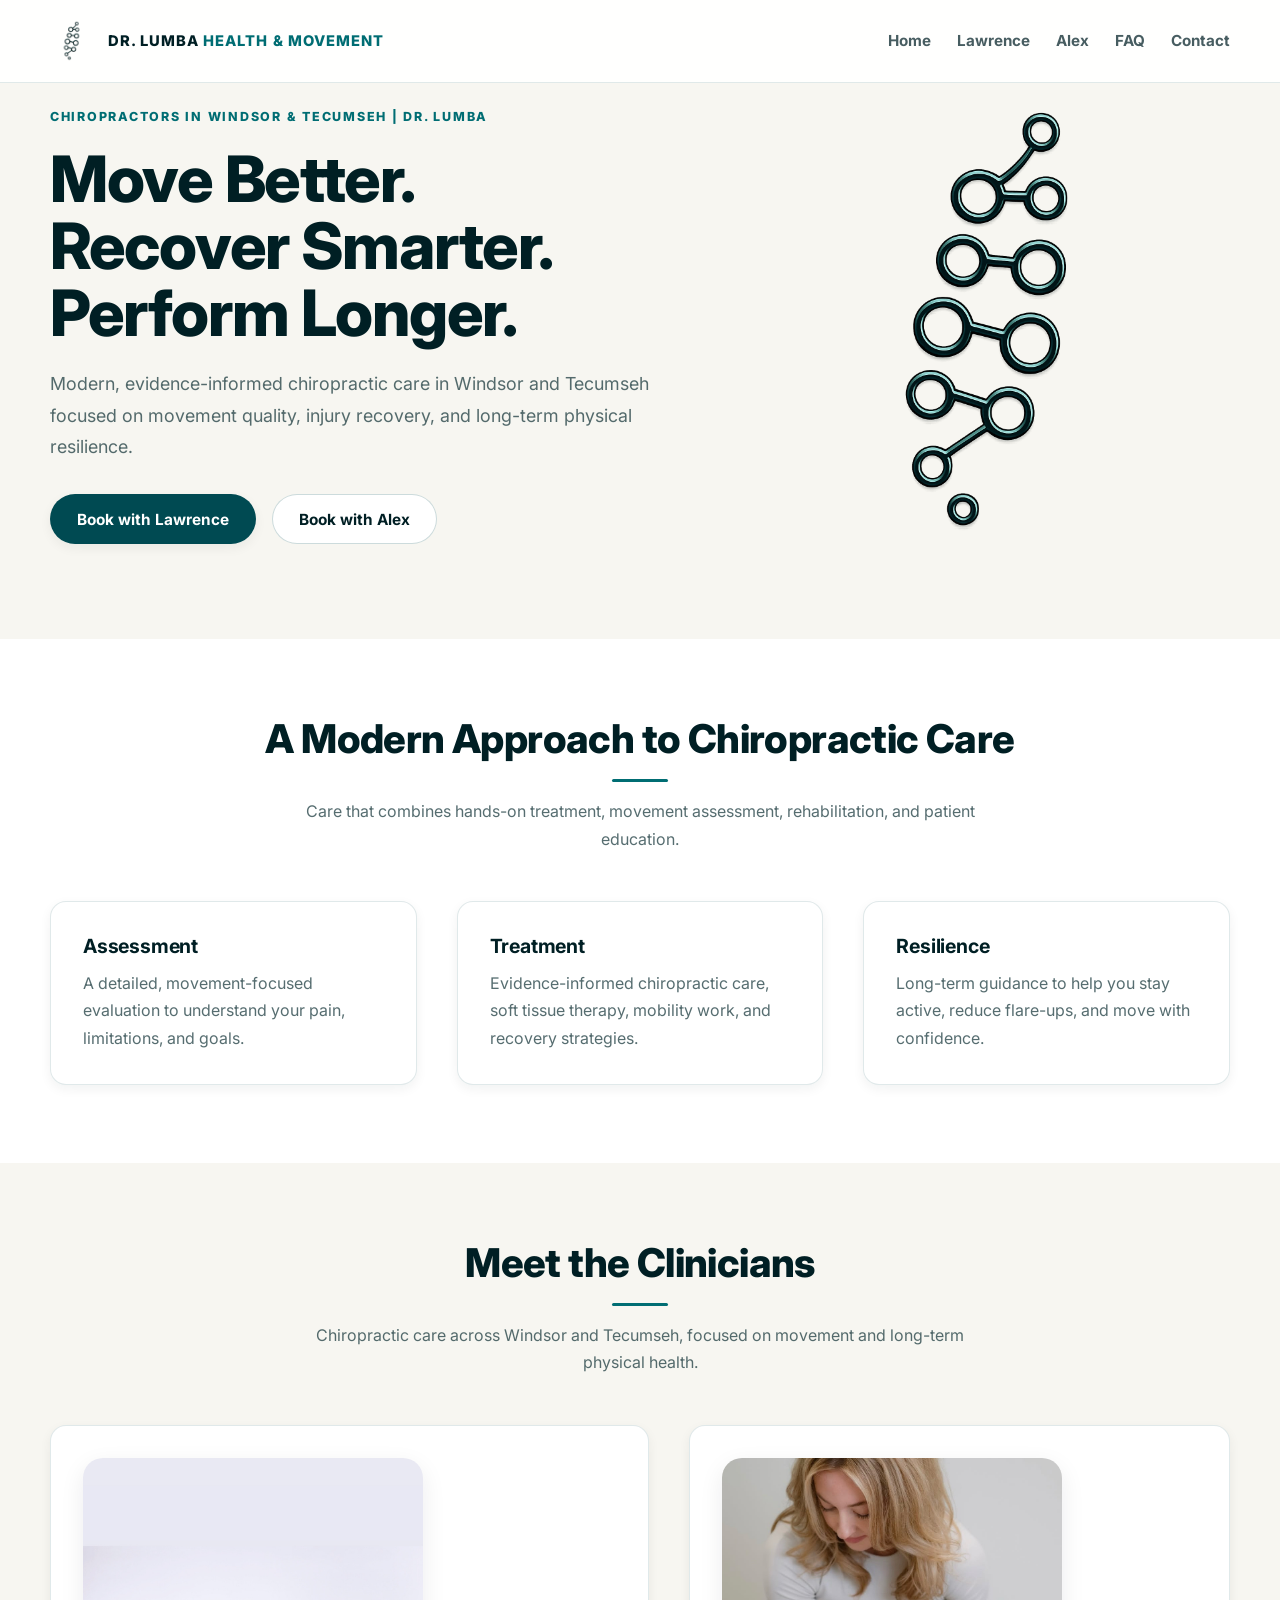
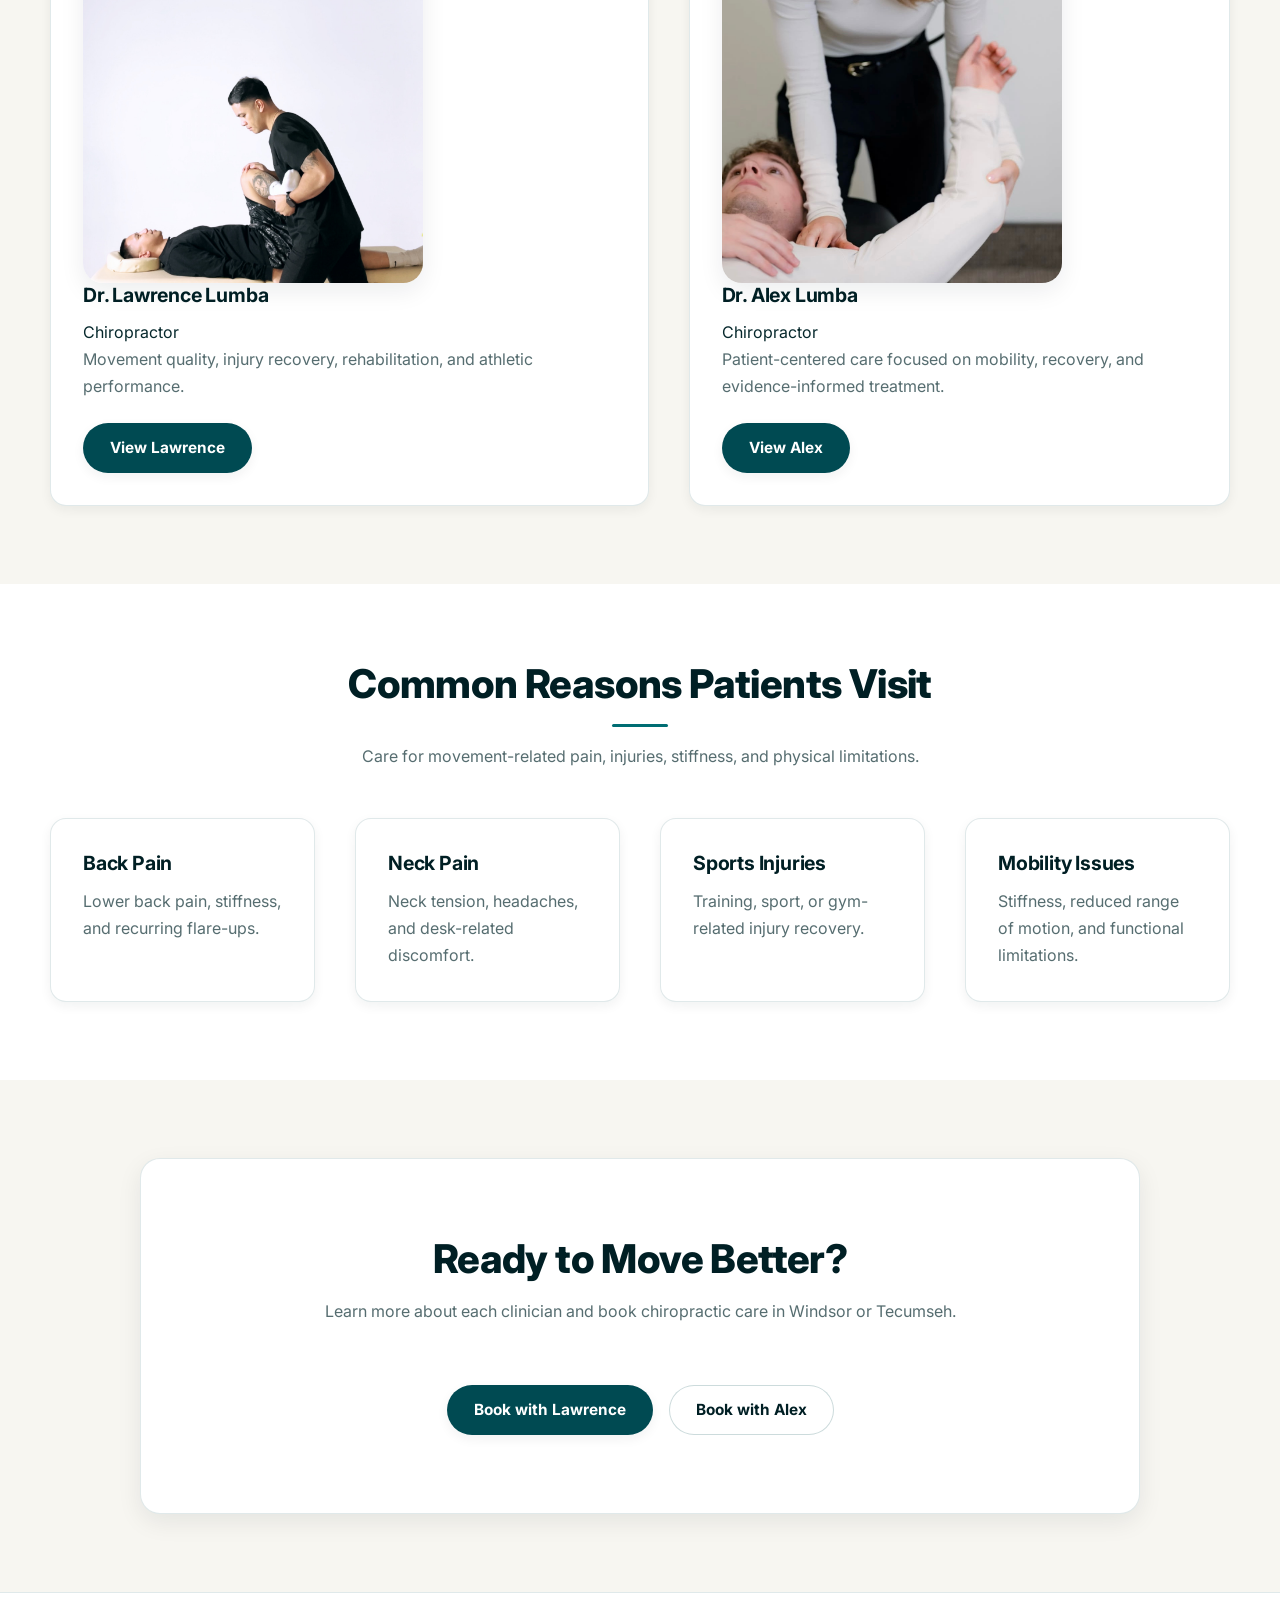
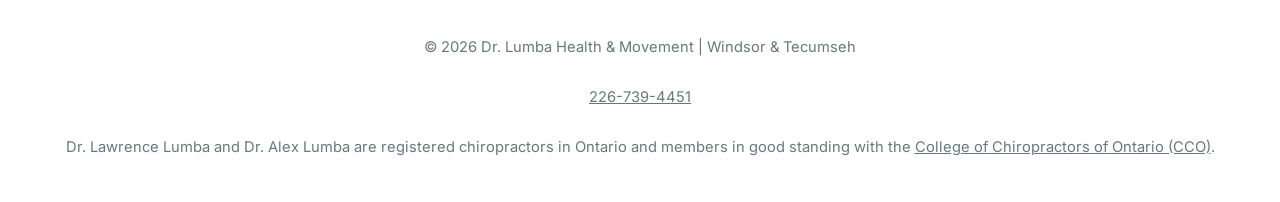
==== commit 4c051b2e: "Update index.html" ====
--- a/index.html
+++ b/index.html
@@ -74,6 +74,7 @@
       <a href="index.html">Home</a>
       <a href="lawrence.html">Lawrence</a>
       <a href="alex.html">Alex</a>
+      <a href="faq.html">FAQ</a>
       <a href="contact.html">Contact</a>
     </div>
 
@@ -301,7 +302,7 @@
 <footer>
   © <span id="year"></span> Dr. Lumba Health & Movement | Windsor & Tecumseh
   <br><br>
-  <a href="tel:12267394451">226-739-4451</a>
+  <a href="tel:+12267394451">226-739-4451</a>
   <br><br>
   Dr. Lawrence Lumba and Dr. Alex Lumba are registered chiropractors in Ontario and members in good standing with the <a href="https://cco.on.ca" target="_blank" rel="noopener noreferrer">College of Chiropractors of Ontario (CCO)</a>.
 </footer>
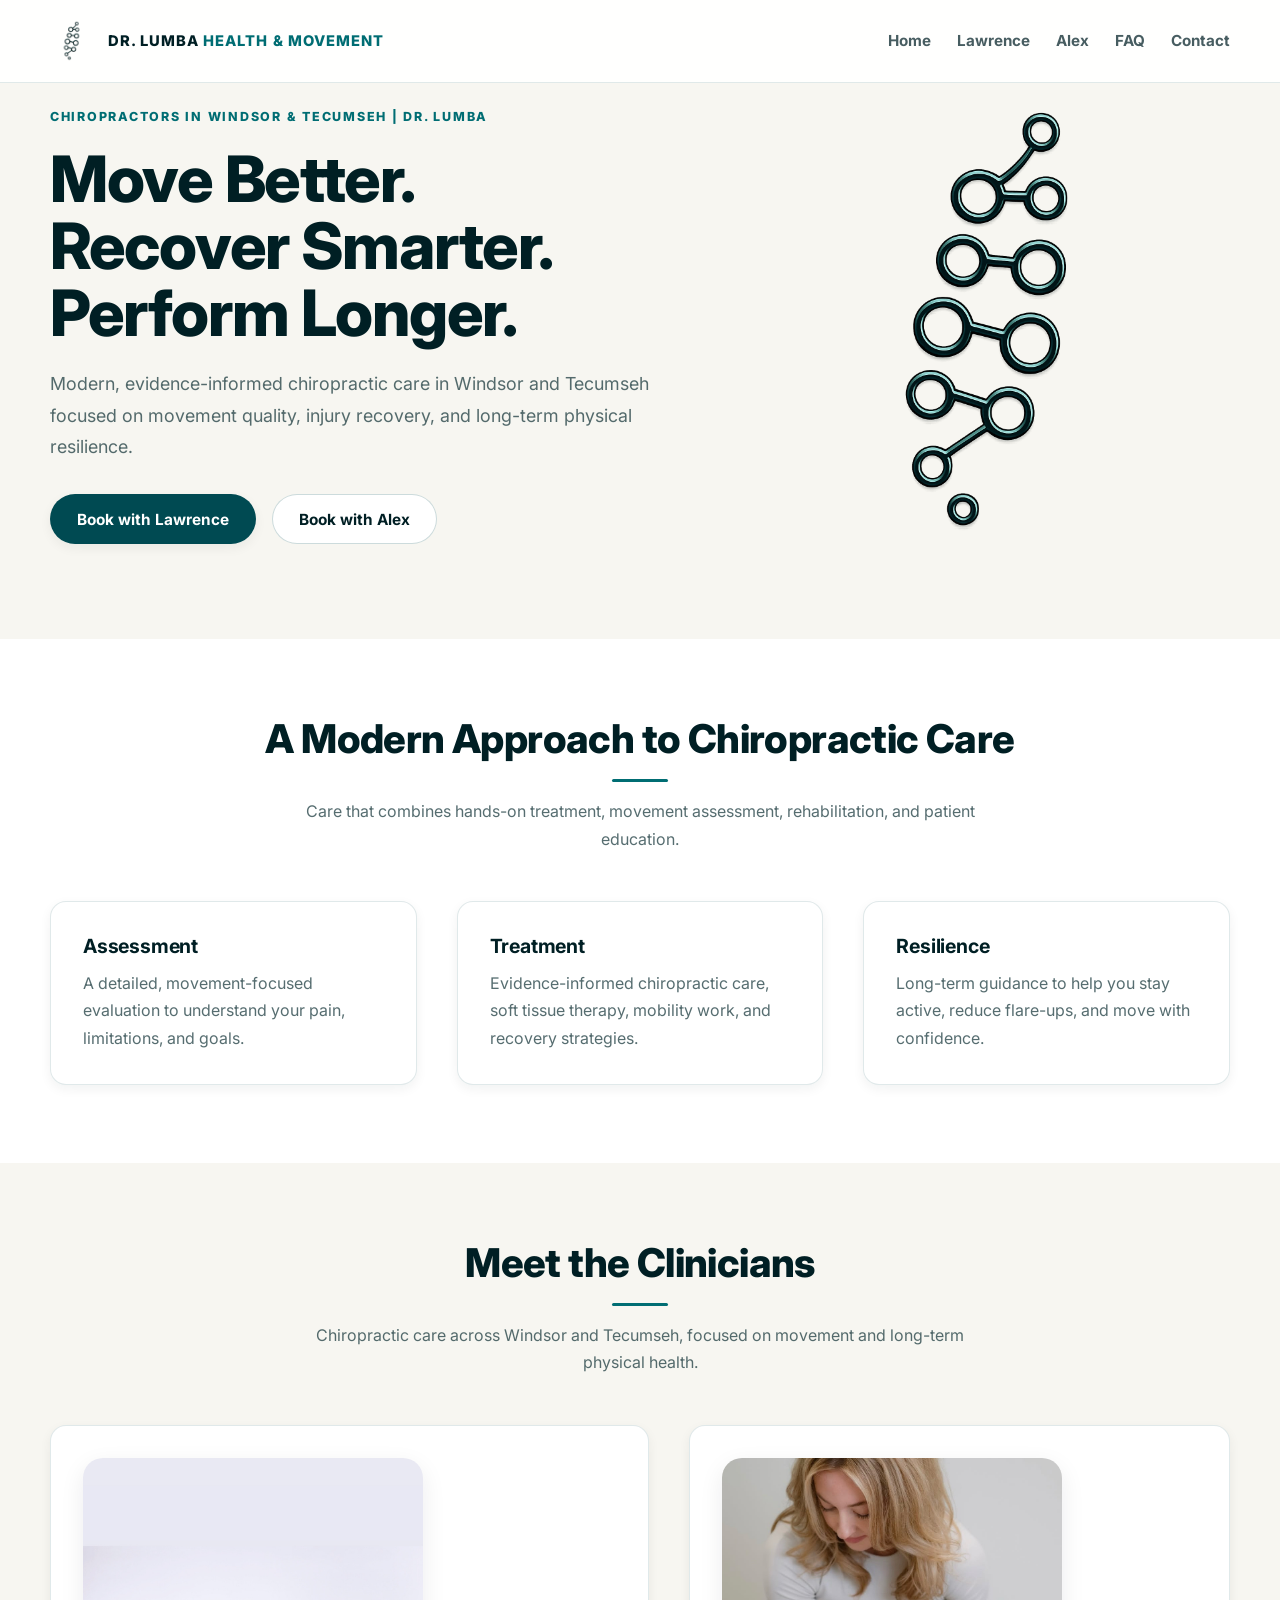
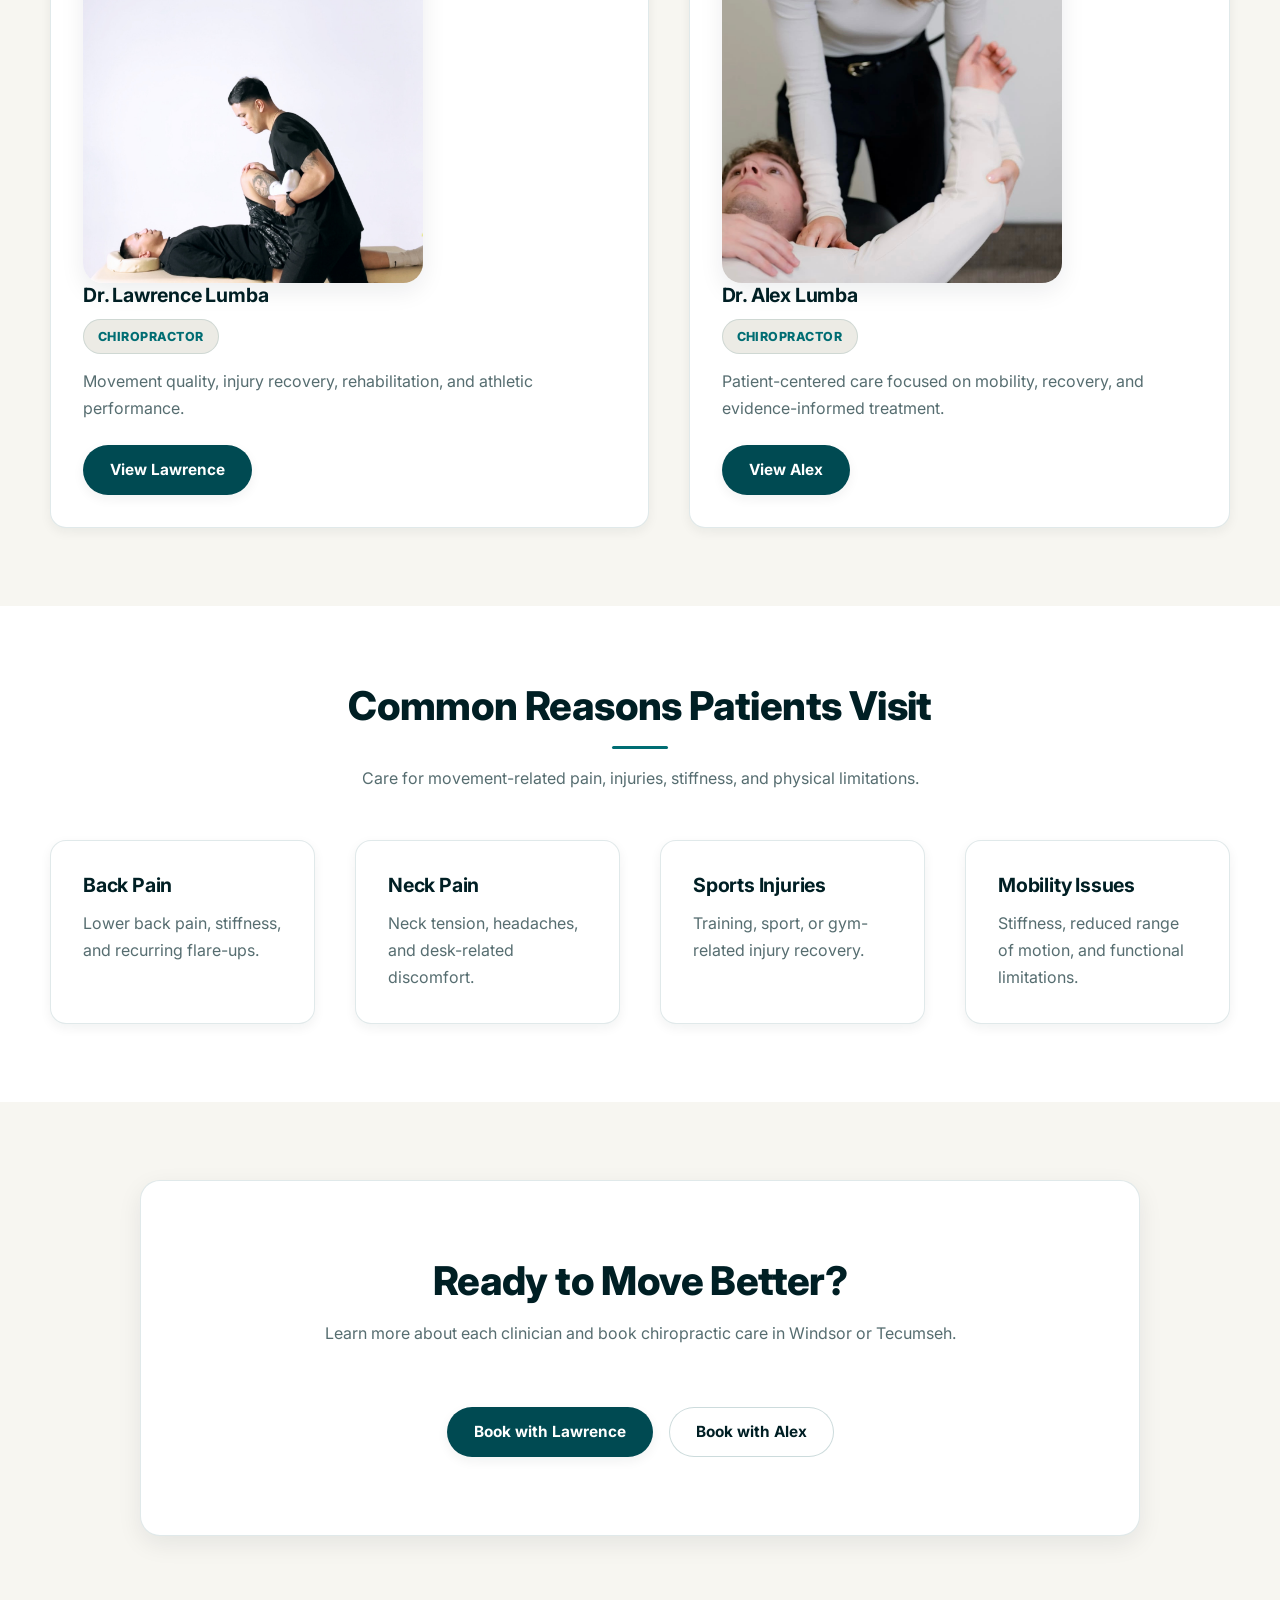
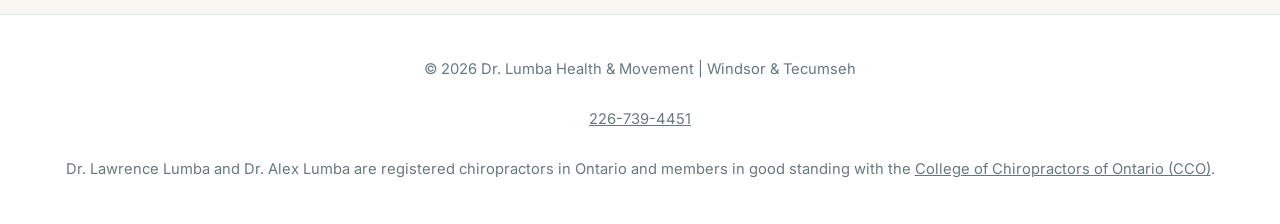
==== commit fdc4fc2e: "Update index.html" ====
--- a/index.html
+++ b/index.html
@@ -204,7 +204,7 @@
 
       <div class="card provider-card">
 
-        <img class="alex-img" src="alex-chiro.jpg" alt="Dr. Alex Lumba Chiropractor in Windsor and Tecumseh">
+        <img class="alex-img" src="alex-chiro.jpg" alt="Dr. Alex Lumba Chiropractor in Windsor">
 
         <h3>Dr. Alex Lumba</h3>
 
@@ -311,5 +311,20 @@
   document.getElementById("year").textContent = new Date().getFullYear();
 </script>
 
+
+<!--Start of Tawk.to Script-->
+<script type="text/javascript">
+var Tawk_API=Tawk_API||{}, Tawk_LoadStart=new Date();
+(function(){
+var s1=document.createElement("script"),s0=document.getElementsByTagName("script")[0];
+s1.async=true;
+s1.src='https://embed.tawk.to/6a6f6fee055f021d4ace1e6a/1jv1kqf6u';
+s1.charset='UTF-8';
+s1.setAttribute('crossorigin','*');
+s0.parentNode.insertBefore(s1,s0);
+})();
+</script>
+<!--End of Tawk.to Script-->
+
 </body>
 </html>
--- a/styles.css
+++ b/styles.css
@@ -575,6 +575,21 @@
   border: 1px solid var(--border);
 }
 
+.provider-tag {
+  display: inline-flex;
+  align-items: center;
+  margin-bottom: 14px;
+  padding: 6px 14px;
+  border-radius: var(--radius-pill);
+  color: var(--primary-gloss);
+  font-size: 0.78rem;
+  font-weight: 800;
+  letter-spacing: 0.04em;
+  text-transform: uppercase;
+  background: var(--cream-soft);
+  border: 1px solid var(--border);
+}
+
 .check-list {
   display: grid;
   gap: 12px;
@@ -688,6 +703,14 @@
   box-shadow: var(--shadow-md);
 }
 
+.map-embed {
+  margin: 18px 0;
+}
+
+.map-embed iframe {
+  height: 220px;
+}
+
 /* =========================
    EMBEDS / REVIEWS
 ========================= */
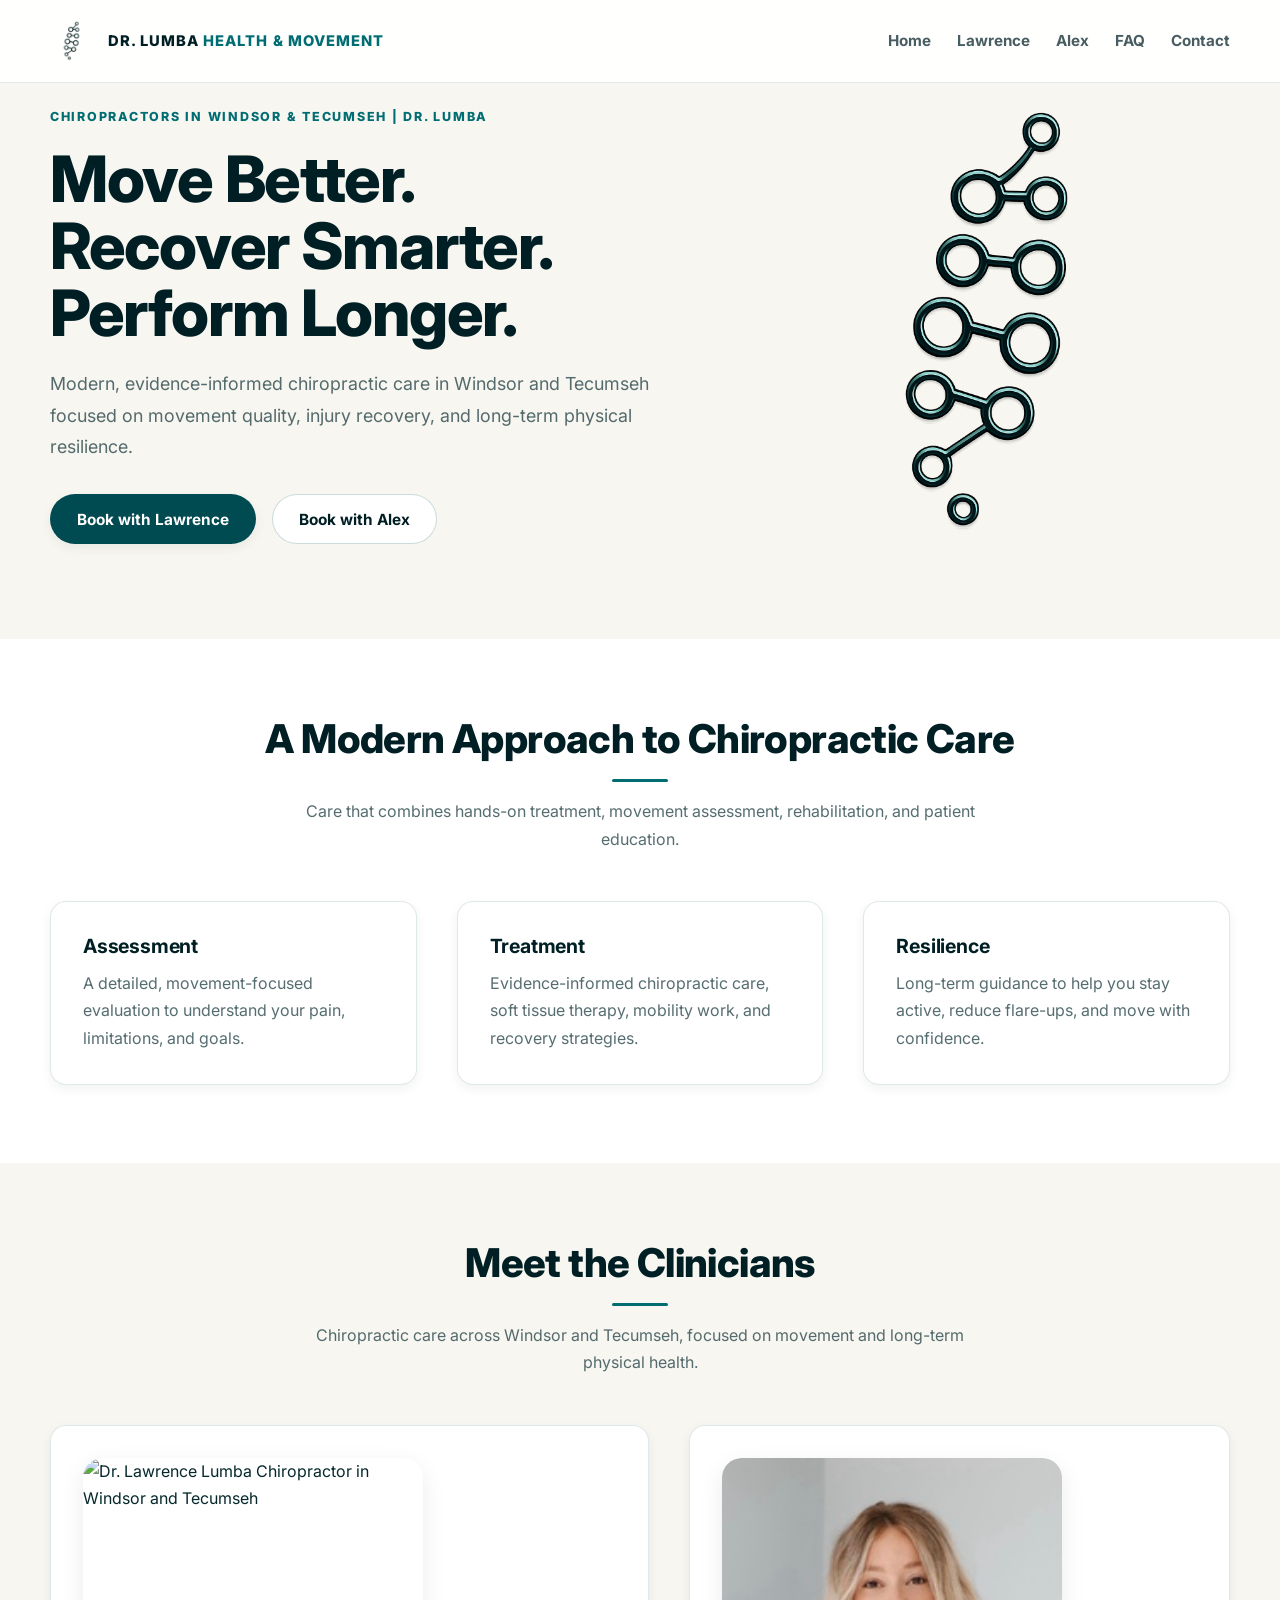
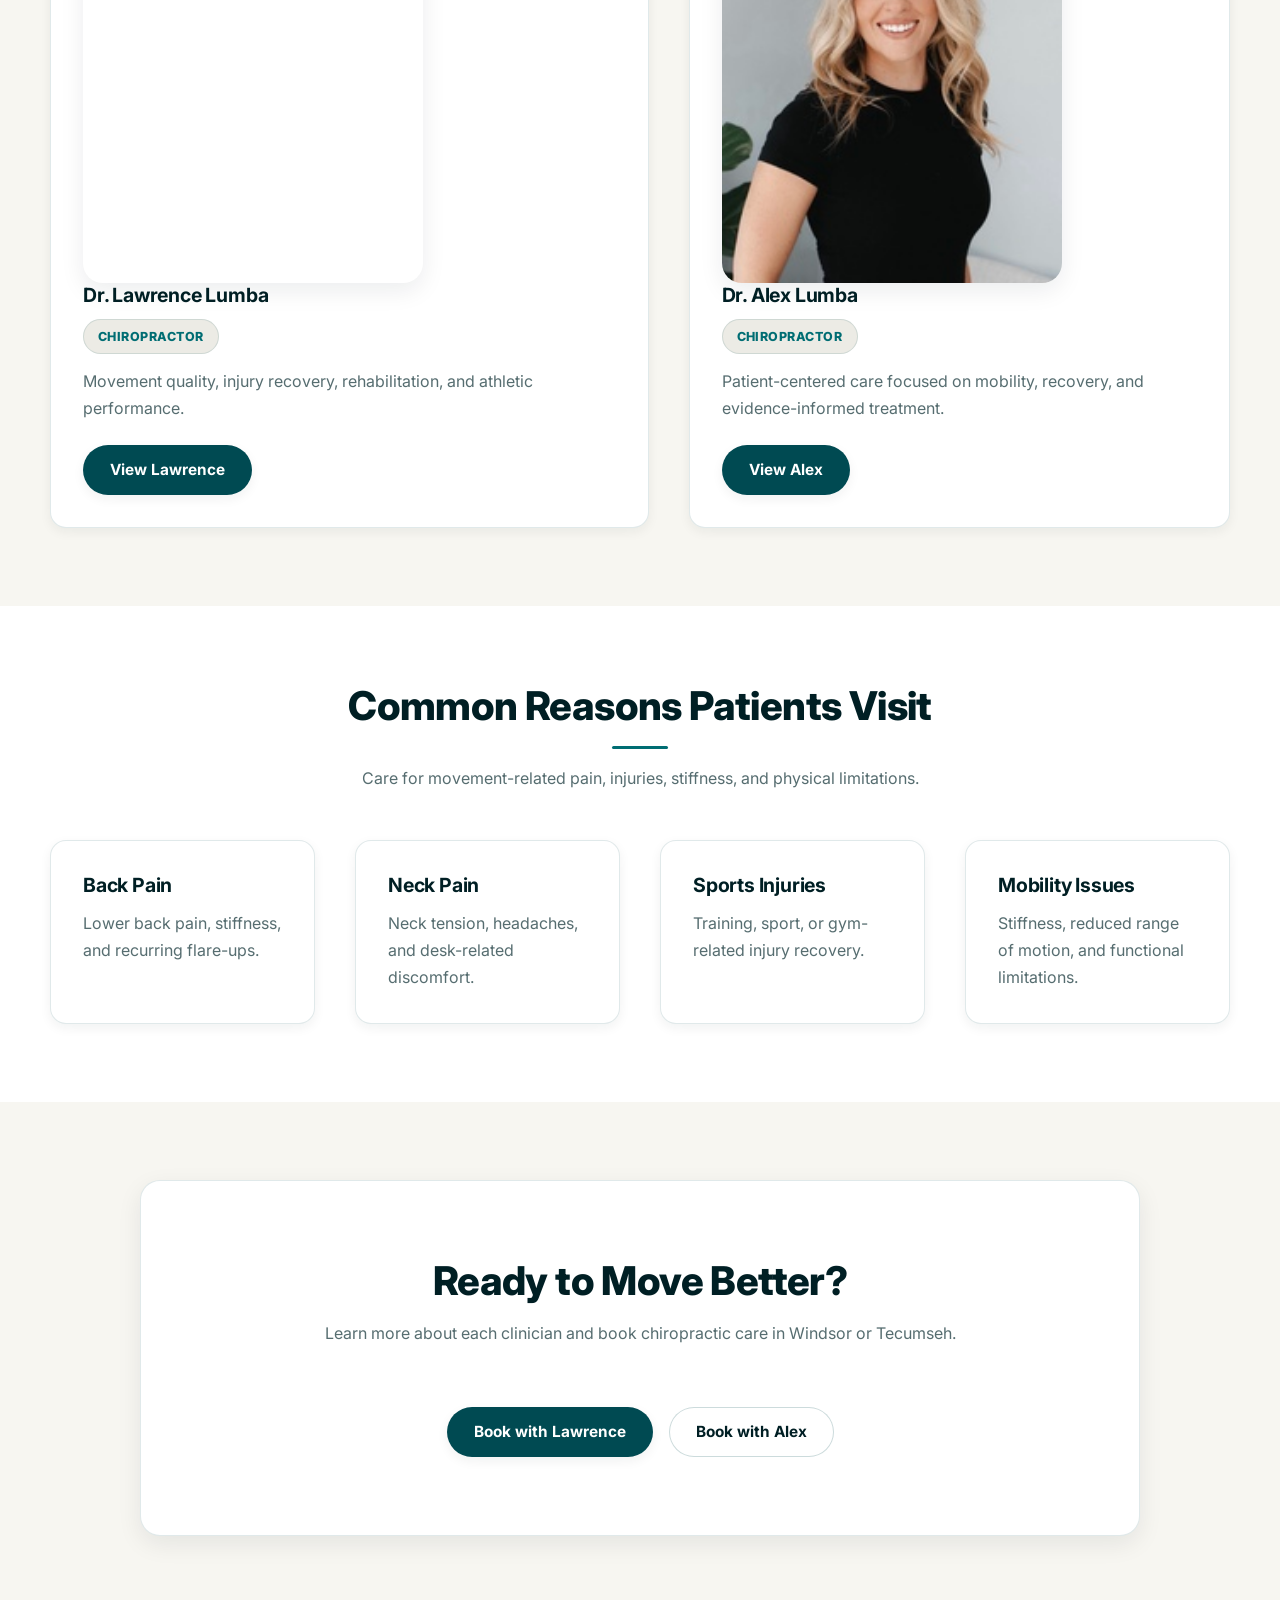
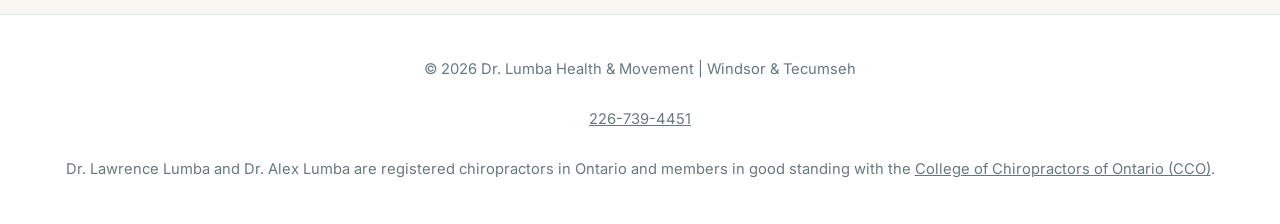
==== commit e8c0dddd: "Update index.html" ====
--- a/index.html
+++ b/index.html
@@ -184,7 +184,7 @@
 
       <div class="card provider-card">
 
-        <img src="8D252B37-9EA6-4A77-B9AA-A6987D901BE3.jpg" alt="Dr. Lawrence Lumba Chiropractor in Windsor and Tecumseh">
+        <img src="lawrence-chiro.png" alt="Dr. Lawrence Lumba Chiropractor in Windsor and Tecumseh">
 
         <h3>Dr. Lawrence Lumba</h3>
 
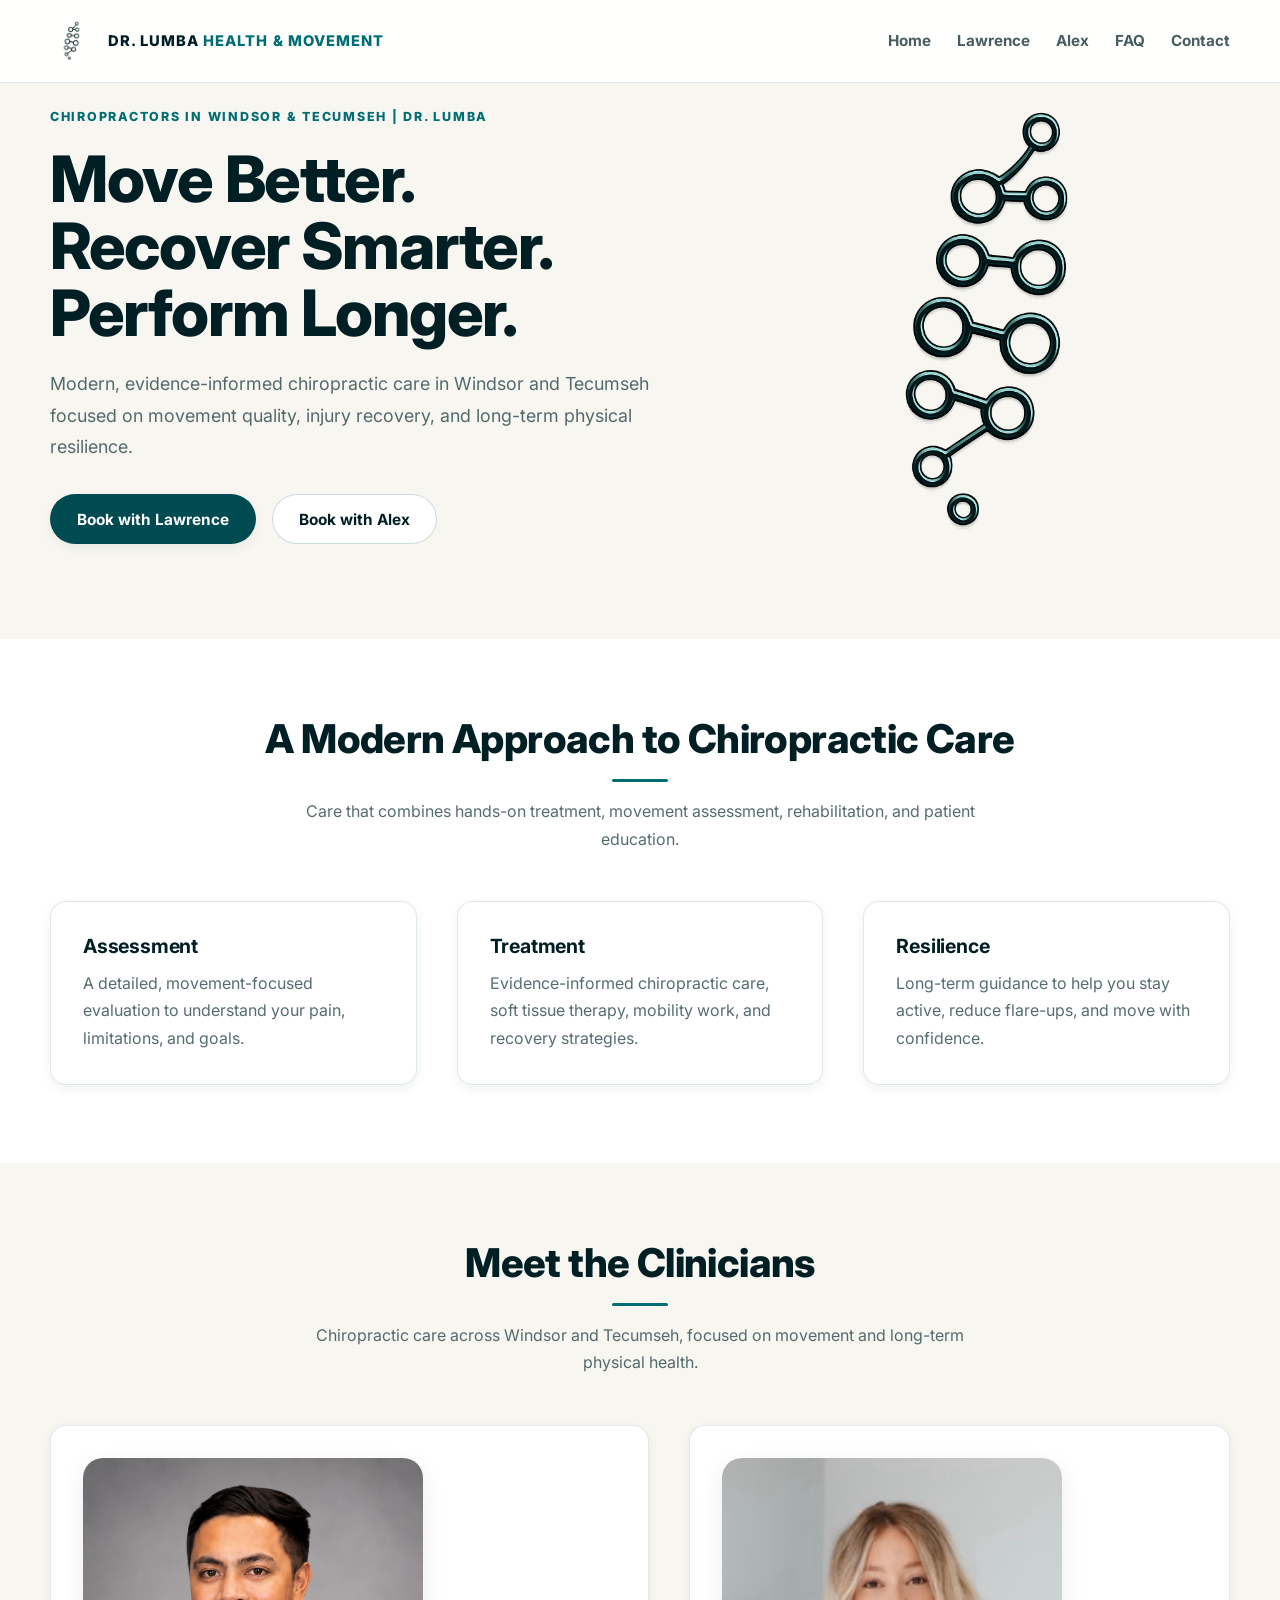
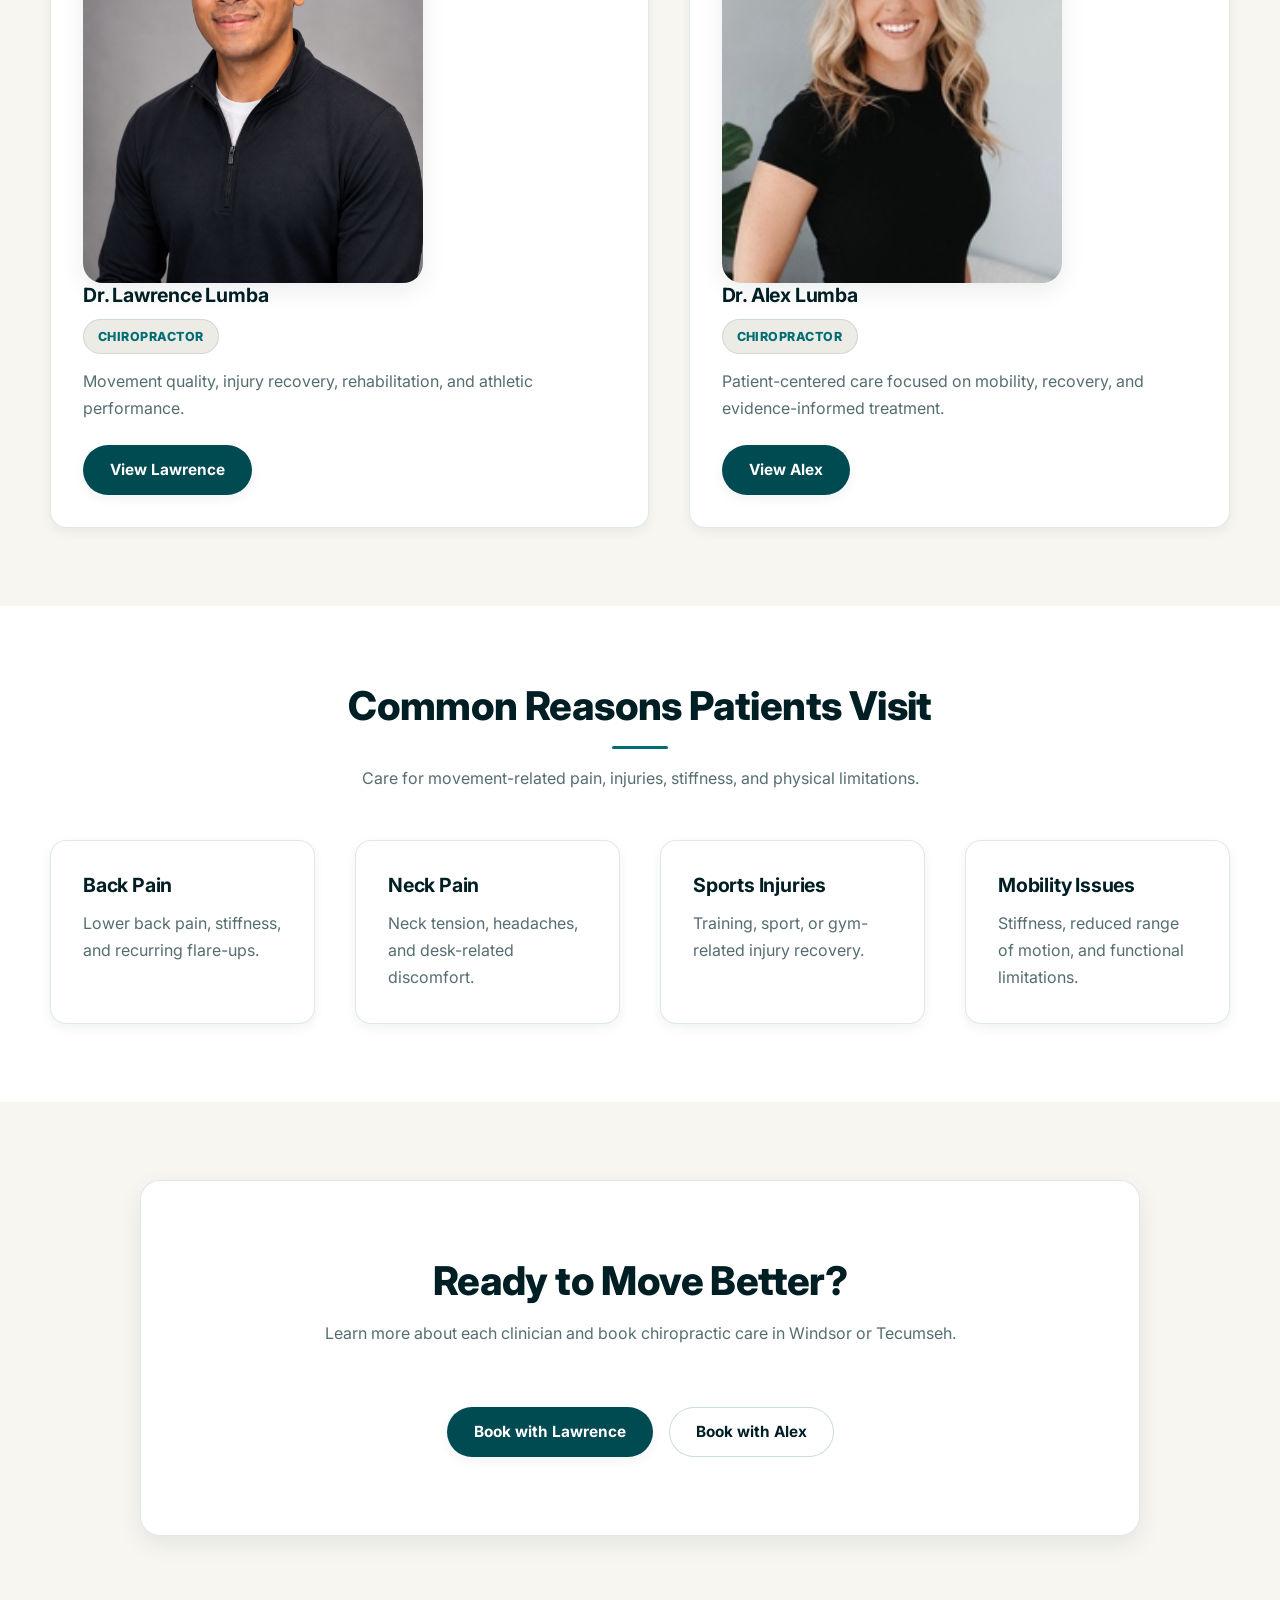
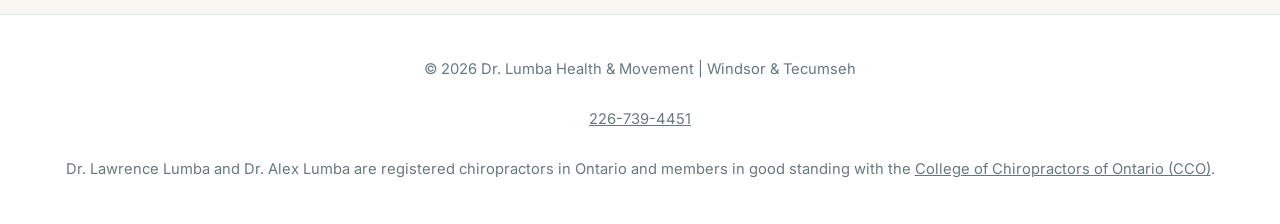
==== commit 1801ffe7: "Update index.html" ====
--- a/index.html
+++ b/index.html
@@ -184,7 +184,7 @@
 
       <div class="card provider-card">
 
-        <img src="lawrence-chiro.png" alt="Dr. Lawrence Lumba Chiropractor in Windsor and Tecumseh">
+        <img src="Lawrence-chiro.png" alt="Dr. Lawrence Lumba Chiropractor in Windsor and Tecumseh">
 
         <h3>Dr. Lawrence Lumba</h3>
 
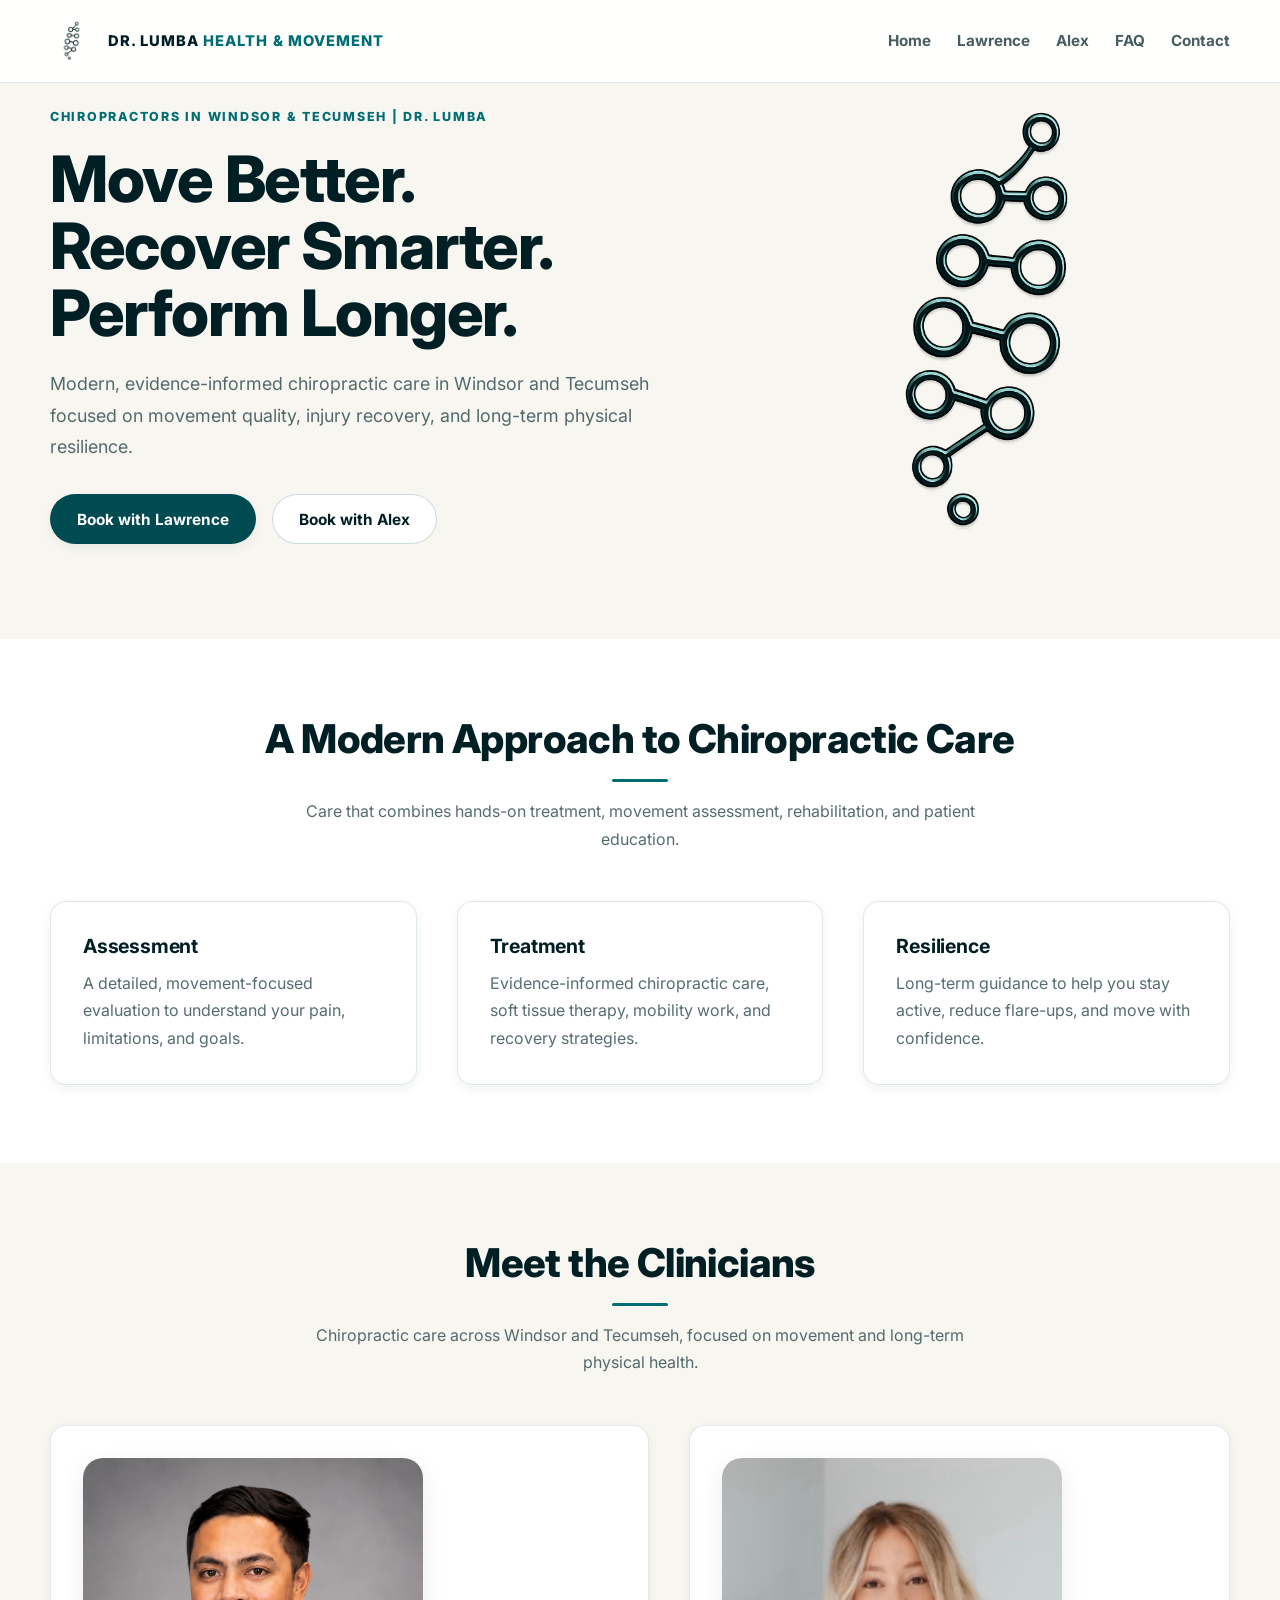
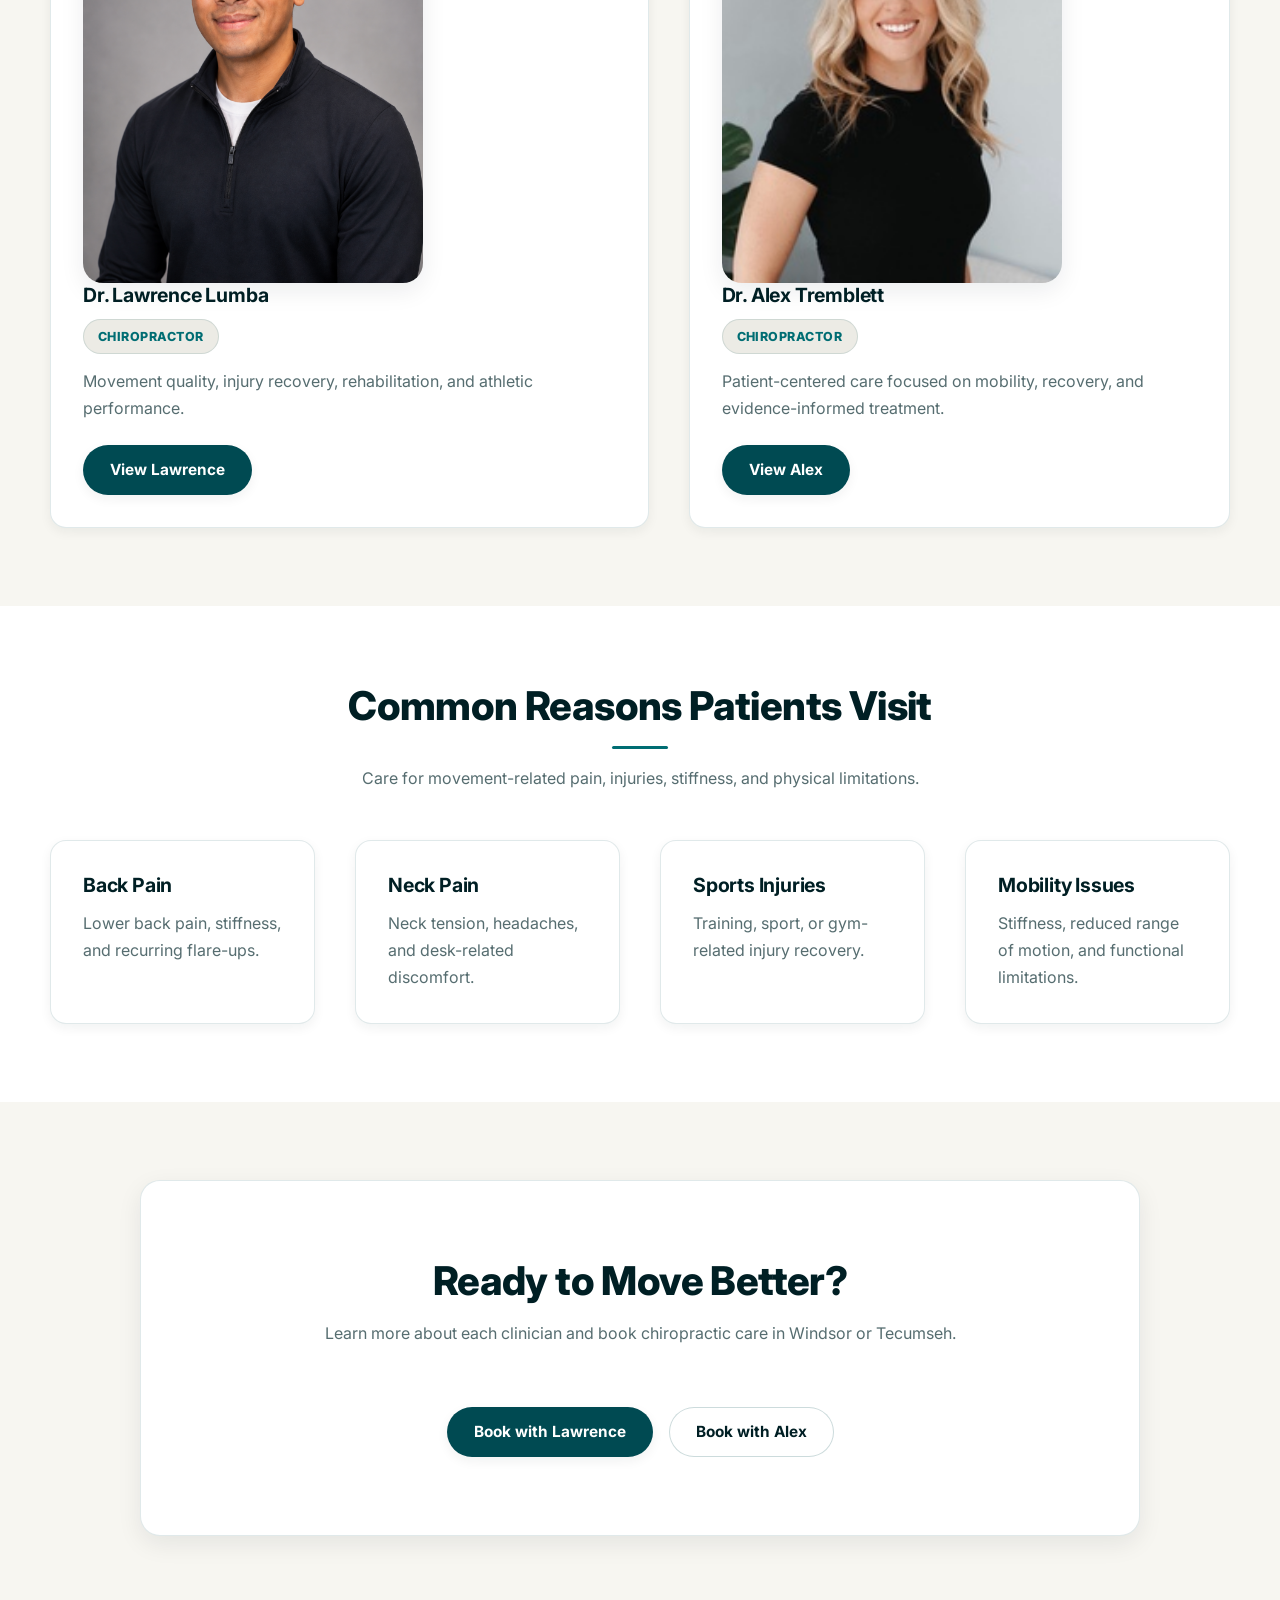
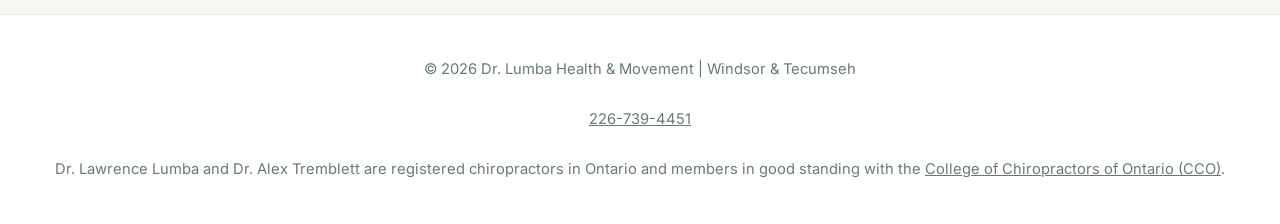
==== commit 3be2092c: "Update index.html" ====
--- a/index.html
+++ b/index.html
@@ -48,7 +48,7 @@
       },
       {
         "@type": "Physician",
-        "name": "Dr. Alex Lumba",
+        "name": "Dr. Alex Tremblett",
         "url": "https://www.drlumba.ca/alex.html",
         "medicalSpecialty": "Chiropractic"
       }
@@ -204,9 +204,9 @@
 
       <div class="card provider-card">
 
-        <img class="alex-img" src="alex-chiro.jpg" alt="Dr. Alex Lumba Chiropractor in Windsor">
-
-        <h3>Dr. Alex Lumba</h3>
+        <img class="alex-img" src="alex-chiro.jpg" alt="Dr. Alex Tremblett Chiropractor in Windsor">
+
+        <h3>Dr. Alex Tremblett</h3>
 
         <div class="provider-tag">
           Chiropractor
@@ -304,7 +304,7 @@
   <br><br>
   <a href="tel:+12267394451">226-739-4451</a>
   <br><br>
-  Dr. Lawrence Lumba and Dr. Alex Lumba are registered chiropractors in Ontario and members in good standing with the <a href="https://cco.on.ca" target="_blank" rel="noopener noreferrer">College of Chiropractors of Ontario (CCO)</a>.
+  Dr. Lawrence Lumba and Dr. Alex Tremblett are registered chiropractors in Ontario and members in good standing with the <a href="https://cco.on.ca" target="_blank" rel="noopener noreferrer">College of Chiropractors of Ontario (CCO)</a>.
 </footer>
 
 <script>
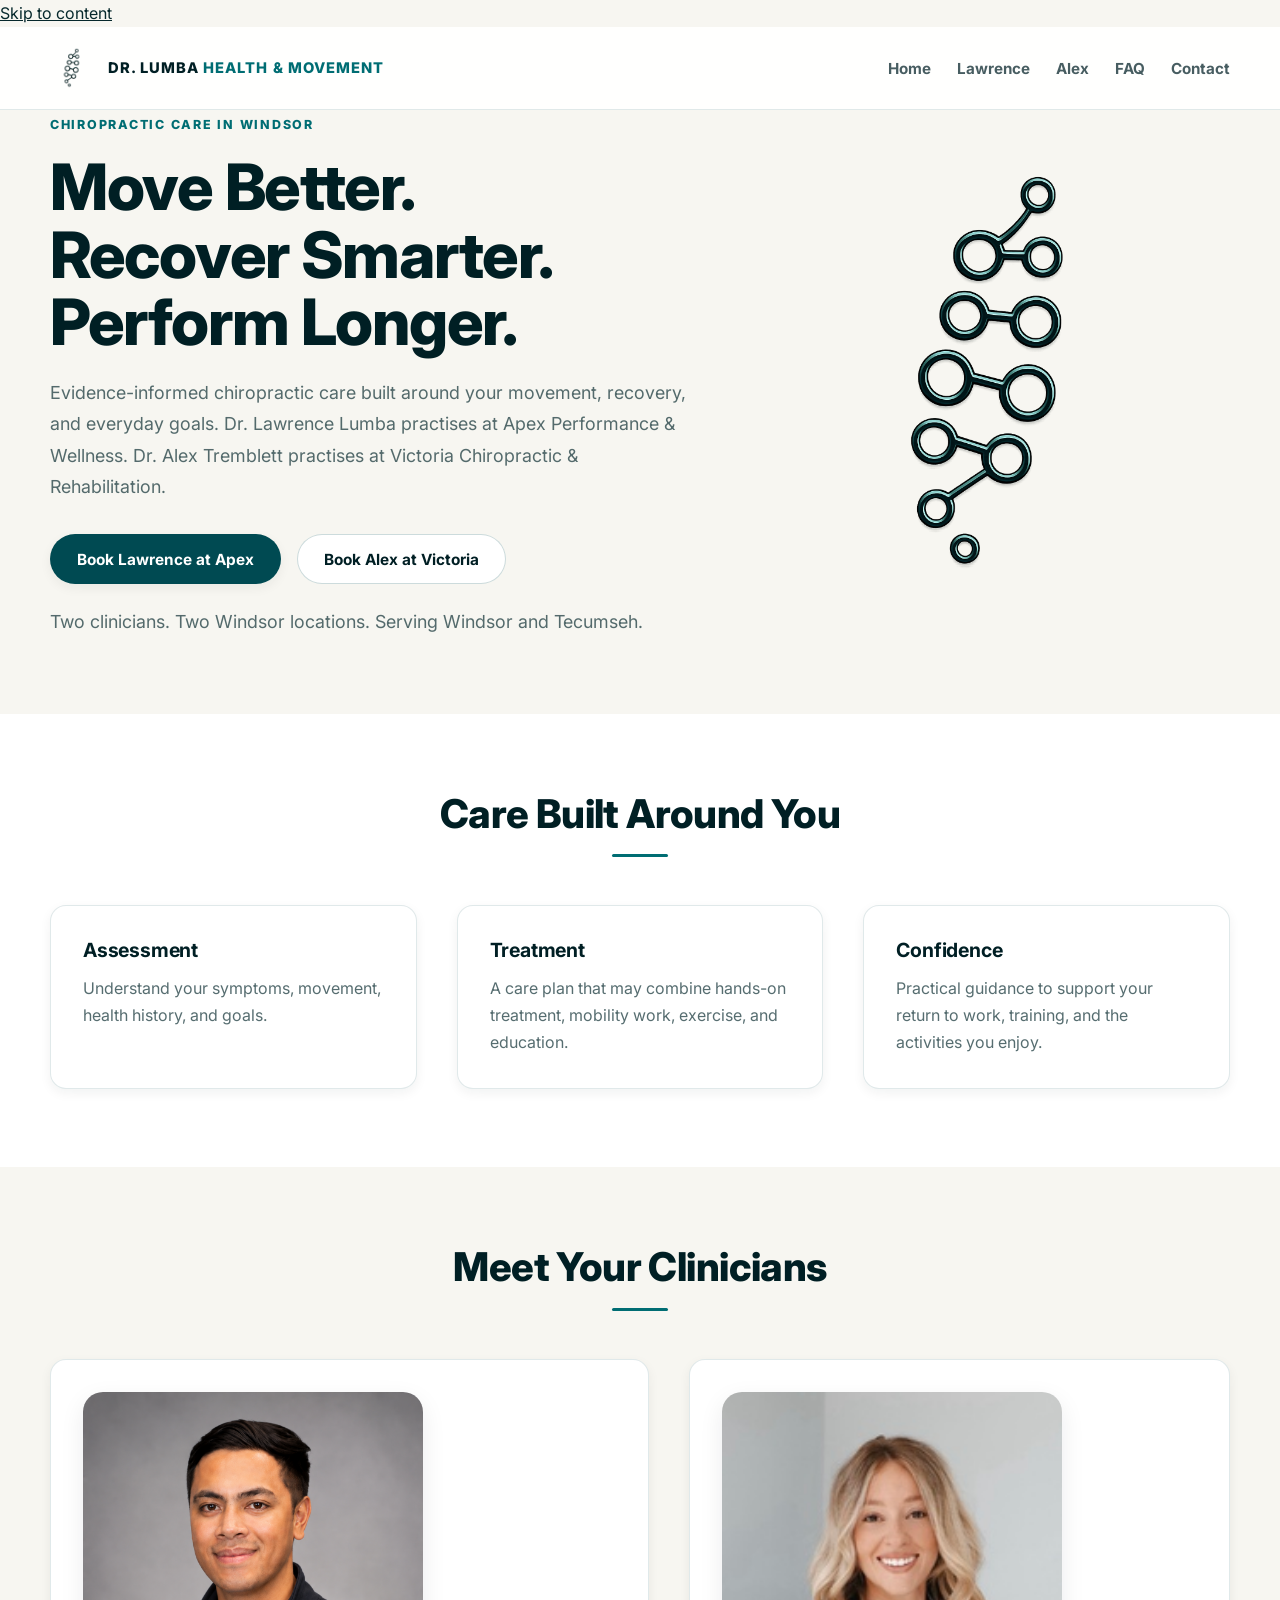
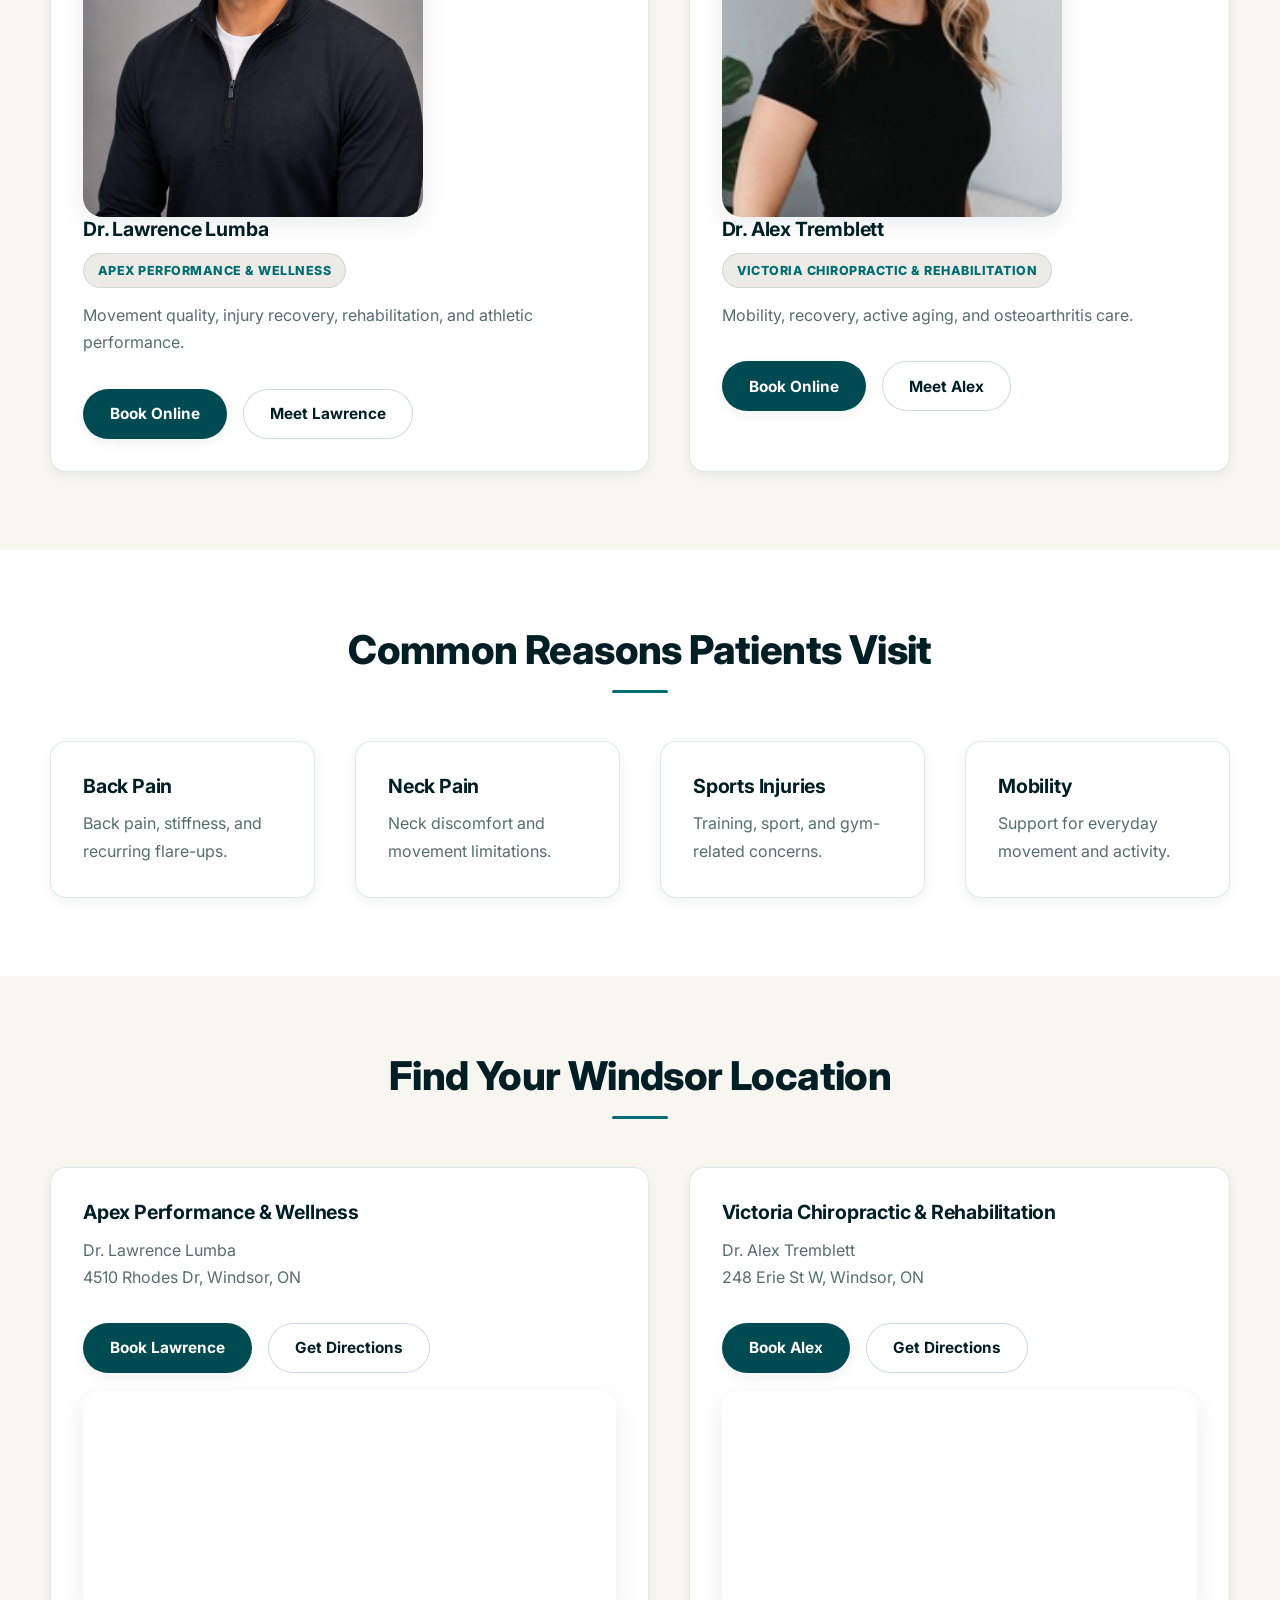
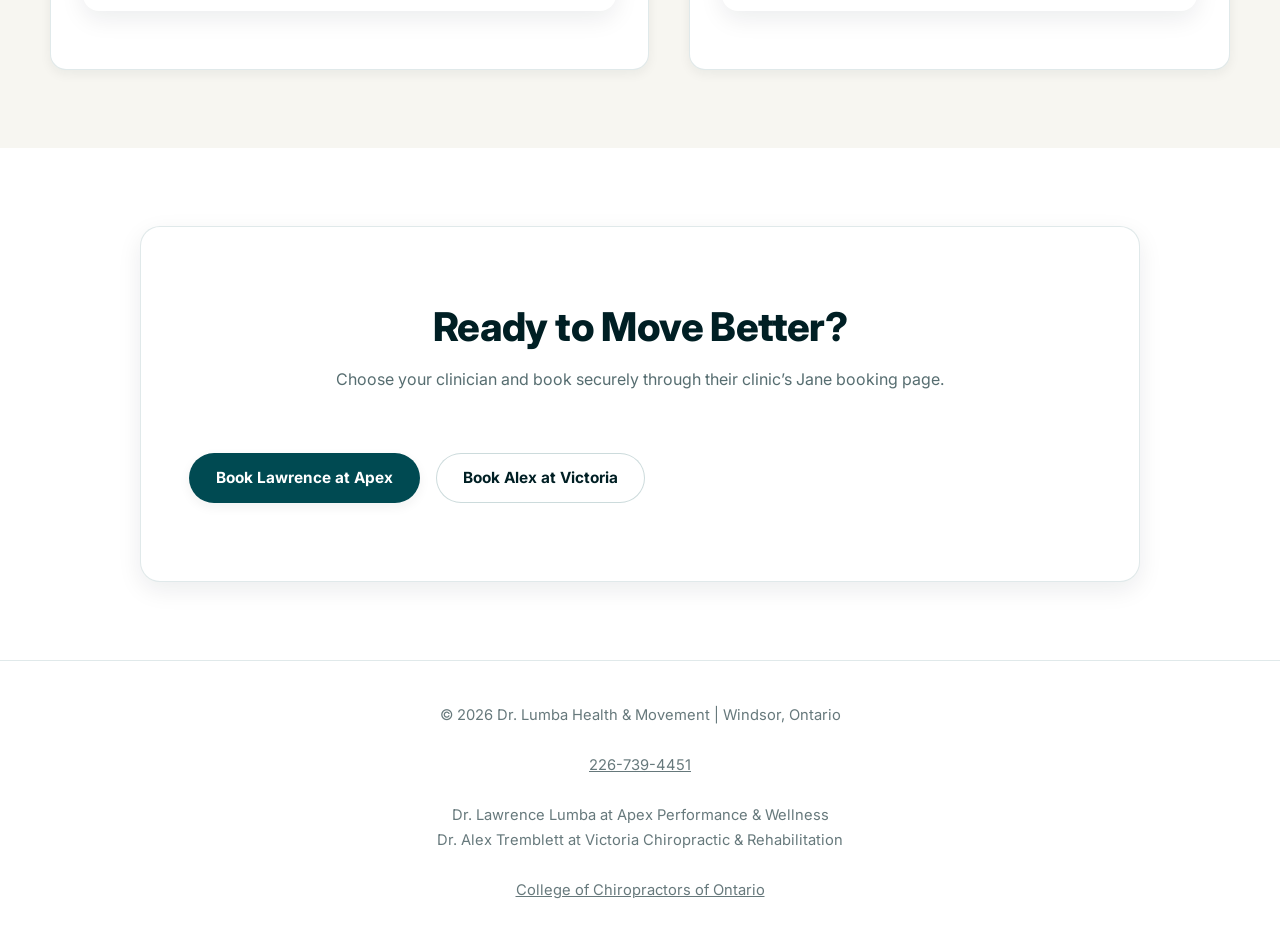
==== commit ea7c6cca: "Update index.html" ====
--- a/index.html
+++ b/index.html
@@ -1,8 +1,13 @@
 <!DOCTYPE html>
 <html lang="en">
-
 <head>
-  <!-- Google Analytics -->
+  <meta charset="UTF-8">
+  <meta name="viewport" content="width=device-width, initial-scale=1.0">
+
+  <title>Dr. Lumba Chiropractic | Windsor Chiropractors</title>
+  <meta name="description" content="Meet Dr. Lawrence Lumba at Apex Performance & Wellness and Dr. Alex Tremblett at Victoria Chiropractic & Rehabilitation in Windsor. Book online.">
+  <link rel="canonical" href="https://www.drlumba.ca/">
+
   <script async src="https://www.googletagmanager.com/gtag/js?id=G-ZLXW1TF3WF"></script>
   <script>
     window.dataLayer = window.dataLayer || [];
@@ -11,20 +16,11 @@
     gtag('config', 'G-ZLXW1TF3WF');
   </script>
 
-  <meta charset="UTF-8">
-  <meta name="viewport" content="width=device-width, initial-scale=1.0">
-
-  <title>Dr. Lumba Chiropractic | Windsor & Tecumseh Chiropractors</title>
-
-  <meta name="description" content="Modern evidence-informed chiropractic care in Windsor and Tecumseh focused on movement, recovery, rehabilitation, and long-term physical health.">
-
   <link rel="preconnect" href="https://fonts.googleapis.com">
   <link rel="preconnect" href="https://fonts.gstatic.com" crossorigin>
   <link href="https://fonts.googleapis.com/css2?family=Inter:wght@400;500;600;700;800;900&display=swap" rel="stylesheet">
-
   <link rel="stylesheet" href="styles.css">
 
-  <!-- Structured Data: Organization -->
   <script type="application/ld+json">
   {
     "@context": "https://schema.org",
@@ -32,299 +28,354 @@
     "name": "Dr. Lumba Health & Movement",
     "url": "https://www.drlumba.ca/",
     "logo": "https://www.drlumba.ca/logo-updated.png",
-    "description": "Modern, evidence-informed chiropractic care in Windsor and Tecumseh, Ontario focused on movement, recovery, rehabilitation, and long-term physical health.",
     "telephone": "+1-226-739-4451",
-    "medicalSpecialty": "Chiropractic",
-    "areaServed": [
-      { "@type": "City", "name": "Windsor, ON" },
-      { "@type": "City", "name": "Tecumseh, ON" }
-    ],
-    "employee": [
-      {
-        "@type": "Physician",
-        "name": "Dr. Lawrence Lumba",
-        "url": "https://www.drlumba.ca/lawrence.html",
-        "medicalSpecialty": "Chiropractic"
-      },
-      {
-        "@type": "Physician",
-        "name": "Dr. Alex Tremblett",
-        "url": "https://www.drlumba.ca/alex.html",
-        "medicalSpecialty": "Chiropractic"
-      }
-    ]
+    "areaServed": ["Windsor, Ontario", "Tecumseh, Ontario"]
   }
   </script>
 </head>
 
-<body>
-
-<nav>
-  <div class="container nav-inner">
-
-    <a href="index.html" class="logo" aria-label="Dr. Lumba Health and Movement Home">
-      <img src="logo-updated.png" alt="Dr. Lumba Health and Movement Logo">
-      <div>
-        DR. LUMBA
-        <span>HEALTH & MOVEMENT</span>
-      </div>
+<body class="home">
+  <a class="skip-link" href="#main">Skip to content</a>
+
+  <nav aria-label="Main navigation">
+    <div class="container nav-inner">
+      <a href="index.html" class="logo" aria-label="Dr. Lumba Health and Movement Home">
+        <img src="logo-updated.png" alt="Dr. Lumba Health and Movement Logo">
+        <div>
+          DR. LUMBA
+          <span>HEALTH &amp; MOVEMENT</span>
+        </div>
+      </a>
+
+      <div class="nav-links">
+        <a href="index.html" aria-current="page">Home</a>
+        <a href="lawrence.html">Lawrence</a>
+        <a href="alex.html">Alex</a>
+        <a href="faq.html">FAQ</a>
+        <a href="contact.html">Contact</a>
+      </div>
+    </div>
+  </nav>
+
+  <main id="main">
+    <section class="hero">
+      <div class="container grid grid-2">
+        <div>
+          <div class="hero-label">Chiropractic Care in Windsor</div>
+
+          <h1>
+            Move Better.<br>
+            Recover Smarter.<br>
+            Perform Longer.
+          </h1>
+
+          <p>
+            Evidence-informed chiropractic care built around your movement,
+            recovery, and everyday goals. Dr. Lawrence Lumba practises at
+            Apex Performance &amp; Wellness. Dr. Alex Tremblett practises at
+            Victoria Chiropractic &amp; Rehabilitation.
+          </p>
+
+          <div class="hero-buttons">
+            <a
+              href="https://apexperformancewellness.janeapp.com/#/staff_member/26/treatment/1"
+              class="btn btn-primary"
+              target="_blank"
+              rel="noopener noreferrer">
+              Book Lawrence at Apex
+            </a>
+
+            <a
+              href="https://victoriachiropractic.janeapp.com/#/staff_member/10/treatment/44"
+              class="btn btn-secondary"
+              target="_blank"
+              rel="noopener noreferrer">
+              Book Alex at Victoria
+            </a>
+          </div>
+
+          <p class="hero-trust">
+            Two clinicians. Two Windsor locations. Serving Windsor and Tecumseh.
+          </p>
+        </div>
+
+        <div class="logo-hero">
+          <img
+            class="brand-mark"
+            src="logo-updated.png"
+            alt="Dr. Lumba Health and Movement">
+        </div>
+      </div>
+    </section>
+
+    <section>
+      <div class="container">
+        <div class="section-title">
+          <h2>Care Built Around You</h2>
+        </div>
+
+        <div class="grid grid-3">
+          <div class="card">
+            <h3>Assessment</h3>
+            <p>
+              Understand your symptoms, movement, health history, and goals.
+            </p>
+          </div>
+
+          <div class="card">
+            <h3>Treatment</h3>
+            <p>
+              A care plan that may combine hands-on treatment, mobility work,
+              exercise, and education.
+            </p>
+          </div>
+
+          <div class="card">
+            <h3>Confidence</h3>
+            <p>
+              Practical guidance to support your return to work, training,
+              and the activities you enjoy.
+            </p>
+          </div>
+        </div>
+      </div>
+    </section>
+
+    <section id="clinicians">
+      <div class="container">
+        <div class="section-title">
+          <h2>Meet Your Clinicians</h2>
+        </div>
+
+        <div class="grid grid-2">
+          <article class="card provider-card">
+            <img
+              src="Lawrence-chiro.png"
+              alt="Dr. Lawrence Lumba"
+              loading="lazy">
+
+            <h3>Dr. Lawrence Lumba</h3>
+            <div class="provider-tag">Apex Performance &amp; Wellness</div>
+
+            <p>
+              Movement quality, injury recovery, rehabilitation,
+              and athletic performance.
+            </p>
+
+            <div class="hero-buttons">
+              <a
+                href="https://apexperformancewellness.janeapp.com/#/staff_member/26/treatment/1"
+                class="btn btn-primary"
+                target="_blank"
+                rel="noopener noreferrer">
+                Book Online
+              </a>
+
+              <a href="lawrence.html" class="btn btn-secondary">
+                Meet Lawrence
+              </a>
+            </div>
+          </article>
+
+          <article class="card provider-card">
+            <img
+              src="alex-chiro.jpg"
+              alt="Dr. Alex Tremblett"
+              loading="lazy">
+
+            <h3>Dr. Alex Tremblett</h3>
+            <div class="provider-tag">
+              Victoria Chiropractic &amp; Rehabilitation
+            </div>
+
+            <p>
+              Mobility, recovery, active aging, and osteoarthritis care.
+            </p>
+
+            <div class="hero-buttons">
+              <a
+                href="https://victoriachiropractic.janeapp.com/#/staff_member/10/treatment/44"
+                class="btn btn-primary"
+                target="_blank"
+                rel="noopener noreferrer">
+                Book Online
+              </a>
+
+              <a href="alex.html" class="btn btn-secondary">
+                Meet Alex
+              </a>
+            </div>
+          </article>
+        </div>
+      </div>
+    </section>
+
+    <section>
+      <div class="container">
+        <div class="section-title">
+          <h2>Common Reasons Patients Visit</h2>
+        </div>
+
+        <div class="grid grid-4">
+          <div class="card">
+            <h3>Back Pain</h3>
+            <p>Back pain, stiffness, and recurring flare-ups.</p>
+          </div>
+
+          <div class="card">
+            <h3>Neck Pain</h3>
+            <p>Neck discomfort and movement limitations.</p>
+          </div>
+
+          <div class="card">
+            <h3>Sports Injuries</h3>
+            <p>Training, sport, and gym-related concerns.</p>
+          </div>
+
+          <div class="card">
+            <h3>Mobility</h3>
+            <p>Support for everyday movement and activity.</p>
+          </div>
+        </div>
+      </div>
+    </section>
+
+    <section>
+      <div class="container">
+        <div class="section-title">
+          <h2>Find Your Windsor Location</h2>
+        </div>
+
+        <div class="grid grid-2">
+          <div class="card">
+            <h3>Apex Performance &amp; Wellness</h3>
+            <p>Dr. Lawrence Lumba<br>4510 Rhodes Dr, Windsor, ON</p>
+
+            <div class="hero-buttons">
+              <a
+                href="https://apexperformancewellness.janeapp.com/#/staff_member/26/treatment/1"
+                class="btn btn-primary"
+                target="_blank"
+                rel="noopener noreferrer">
+                Book Lawrence
+              </a>
+
+              <a
+                href="https://www.google.com/maps?q=Apex+Performance+%26+Wellness,+4510+Rhodes+Dr,+Windsor,+ON"
+                class="btn btn-secondary"
+                target="_blank"
+                rel="noopener noreferrer">
+                Get Directions
+              </a>
+            </div>
+
+            <div class="map-embed">
+              <iframe
+                src="https://www.google.com/maps?q=Apex+Performance+%26+Wellness,+4510+Rhodes+Dr,+Windsor,+ON&amp;output=embed"
+                title="Map to Apex Performance and Wellness"
+                loading="lazy"
+                referrerpolicy="no-referrer-when-downgrade"
+                allowfullscreen>
+              </iframe>
+            </div>
+          </div>
+
+          <div class="card">
+            <h3>Victoria Chiropractic &amp; Rehabilitation</h3>
+            <p>Dr. Alex Tremblett<br>248 Erie St W, Windsor, ON</p>
+
+            <div class="hero-buttons">
+              <a
+                href="https://victoriachiropractic.janeapp.com/#/staff_member/10/treatment/44"
+                class="btn btn-primary"
+                target="_blank"
+                rel="noopener noreferrer">
+                Book Alex
+              </a>
+
+              <a
+                href="https://www.google.com/maps?q=Victoria+Chiropractic+%26+Rehabilitation,+248+Erie+St+W,+Windsor,+ON"
+                class="btn btn-secondary"
+                target="_blank"
+                rel="noopener noreferrer">
+                Get Directions
+              </a>
+            </div>
+
+            <div class="map-embed">
+              <iframe
+                src="https://www.google.com/maps?q=Victoria+Chiropractic+%26+Rehabilitation,+248+Erie+St+W,+Windsor,+ON&amp;output=embed"
+                title="Map to Victoria Chiropractic and Rehabilitation"
+                loading="lazy"
+                referrerpolicy="no-referrer-when-downgrade"
+                allowfullscreen>
+              </iframe>
+            </div>
+          </div>
+        </div>
+      </div>
+    </section>
+
+    <section>
+      <div class="container">
+        <div class="cta-block">
+          <h2>Ready to Move Better?</h2>
+          <p>
+            Choose your clinician and book securely through their clinic’s
+            Jane booking page.
+          </p>
+
+          <div class="hero-buttons">
+            <a
+              href="https://apexperformancewellness.janeapp.com/#/staff_member/26/treatment/1"
+              class="btn btn-primary"
+              target="_blank"
+              rel="noopener noreferrer">
+              Book Lawrence at Apex
+            </a>
+
+            <a
+              href="https://victoriachiropractic.janeapp.com/#/staff_member/10/treatment/44"
+              class="btn btn-secondary"
+              target="_blank"
+              rel="noopener noreferrer">
+              Book Alex at Victoria
+            </a>
+          </div>
+        </div>
+      </div>
+    </section>
+  </main>
+
+  <footer>
+    © <span id="year"></span> Dr. Lumba Health &amp; Movement | Windsor, Ontario
+    <br><br>
+    <a href="tel:+12267394451">226-739-4451</a>
+    <br><br>
+    Dr. Lawrence Lumba at Apex Performance &amp; Wellness
+    <br>
+    Dr. Alex Tremblett at Victoria Chiropractic &amp; Rehabilitation
+    <br><br>
+    <a href="https://cco.on.ca" target="_blank" rel="noopener noreferrer">
+      College of Chiropractors of Ontario
     </a>
-
-    <div class="nav-links">
-      <a href="index.html">Home</a>
-      <a href="lawrence.html">Lawrence</a>
-      <a href="alex.html">Alex</a>
-      <a href="faq.html">FAQ</a>
-      <a href="contact.html">Contact</a>
-    </div>
-
-  </div>
-</nav>
-
-<!-- HERO -->
-
-<section class="hero">
-
-  <div class="container grid grid-2">
-
-    <div>
-
-      <div class="hero-label">
-        Chiropractors in Windsor & Tecumseh | Dr. Lumba
-      </div>
-
-      <h1>
-        Move Better.<br>
-        Recover Smarter.<br>
-        Perform Longer.
-      </h1>
-
-      <p>
-        Modern, evidence-informed chiropractic care in Windsor and Tecumseh focused on movement quality, injury recovery, and long-term physical resilience.
-      </p>
-
-      <div class="hero-buttons">
-
-        <a href="lawrence.html" class="btn btn-primary">
-          Book with Lawrence
-        </a>
-
-        <a href="alex.html" class="btn btn-secondary">
-          Book with Alex
-        </a>
-
-      </div>
-
-    </div>
-
-    <div class="logo-hero">
-      <img src="logo-updated.png" alt="Dr. Lumba Health and Movement">
-    </div>
-
-  </div>
-
-</section>
-
-<!-- APPROACH -->
-
-<section>
-
-  <div class="container">
-
-    <div class="section-title">
-      <h2>A Modern Approach to Chiropractic Care</h2>
-      <p>
-        Care that combines hands-on treatment, movement assessment, rehabilitation, and patient education.
-      </p>
-    </div>
-
-    <div class="grid grid-3">
-
-      <div class="card">
-        <h3>Assessment</h3>
-        <p>
-          A detailed, movement-focused evaluation to understand your pain, limitations, and goals.
-        </p>
-      </div>
-
-      <div class="card">
-        <h3>Treatment</h3>
-        <p>
-          Evidence-informed chiropractic care, soft tissue therapy, mobility work, and recovery strategies.
-        </p>
-      </div>
-
-      <div class="card">
-        <h3>Resilience</h3>
-        <p>
-          Long-term guidance to help you stay active, reduce flare-ups, and move with confidence.
-        </p>
-      </div>
-
-    </div>
-
-  </div>
-
-</section>
-
-<!-- PROVIDERS -->
-
-<section>
-
-  <div class="container">
-
-    <div class="section-title">
-      <h2>Meet the Clinicians</h2>
-      <p>
-        Chiropractic care across Windsor and Tecumseh, focused on movement and long-term physical health.
-      </p>
-    </div>
-
-    <div class="grid grid-2">
-
-      <div class="card provider-card">
-
-        <img src="Lawrence-chiro.png" alt="Dr. Lawrence Lumba Chiropractor in Windsor and Tecumseh">
-
-        <h3>Dr. Lawrence Lumba</h3>
-
-        <div class="provider-tag">
-          Chiropractor
-        </div>
-
-        <p>
-          Movement quality, injury recovery, rehabilitation, and athletic performance.
-        </p>
-
-        <a href="lawrence.html" class="btn btn-primary">
-          View Lawrence
-        </a>
-
-      </div>
-
-      <div class="card provider-card">
-
-        <img class="alex-img" src="alex-chiro.jpg" alt="Dr. Alex Tremblett Chiropractor in Windsor">
-
-        <h3>Dr. Alex Tremblett</h3>
-
-        <div class="provider-tag">
-          Chiropractor
-        </div>
-
-        <p>
-          Patient-centered care focused on mobility, recovery, and evidence-informed treatment.
-        </p>
-
-        <a href="alex.html" class="btn btn-primary">
-          View Alex
-        </a>
-
-      </div>
-
-    </div>
-
-  </div>
-
-</section>
-
-<!-- CONDITIONS -->
-
-<section>
-
-  <div class="container">
-
-    <div class="section-title">
-      <h2>Common Reasons Patients Visit</h2>
-      <p>
-        Care for movement-related pain, injuries, stiffness, and physical limitations.
-      </p>
-    </div>
-
-    <div class="grid grid-4">
-
-      <div class="card">
-        <h3>Back Pain</h3>
-        <p>Lower back pain, stiffness, and recurring flare-ups.</p>
-      </div>
-
-      <div class="card">
-        <h3>Neck Pain</h3>
-        <p>Neck tension, headaches, and desk-related discomfort.</p>
-      </div>
-
-      <div class="card">
-        <h3>Sports Injuries</h3>
-        <p>Training, sport, or gym-related injury recovery.</p>
-      </div>
-
-      <div class="card">
-        <h3>Mobility Issues</h3>
-        <p>Stiffness, reduced range of motion, and functional limitations.</p>
-      </div>
-
-    </div>
-
-  </div>
-
-</section>
-
-<!-- CTA -->
-
-<section>
-
-  <div class="container">
-
-    <div class="cta-block">
-
-      <h2>Ready to Move Better?</h2>
-
-      <p>
-        Learn more about each clinician and book chiropractic care in Windsor or Tecumseh.
-      </p>
-
-      <div class="hero-buttons" style="justify-content:center;">
-        <a href="lawrence.html" class="btn btn-primary">
-          Book with Lawrence
-        </a>
-
-        <a href="alex.html" class="btn btn-secondary">
-          Book with Alex
-        </a>
-      </div>
-
-    </div>
-
-  </div>
-
-</section>
-
-<footer>
-  © <span id="year"></span> Dr. Lumba Health & Movement | Windsor & Tecumseh
-  <br><br>
-  <a href="tel:+12267394451">226-739-4451</a>
-  <br><br>
-  Dr. Lawrence Lumba and Dr. Alex Tremblett are registered chiropractors in Ontario and members in good standing with the <a href="https://cco.on.ca" target="_blank" rel="noopener noreferrer">College of Chiropractors of Ontario (CCO)</a>.
-</footer>
-
-<script>
-  document.getElementById("year").textContent = new Date().getFullYear();
-</script>
-
-
-<!--Start of Tawk.to Script-->
-<script type="text/javascript">
-var Tawk_API=Tawk_API||{}, Tawk_LoadStart=new Date();
-(function(){
-var s1=document.createElement("script"),s0=document.getElementsByTagName("script")[0];
-s1.async=true;
-s1.src='https://embed.tawk.to/6a6f6fee055f021d4ace1e6a/1jv1kqf6u';
-s1.charset='UTF-8';
-s1.setAttribute('crossorigin','*');
-s0.parentNode.insertBefore(s1,s0);
-})();
-</script>
-<!--End of Tawk.to Script-->
-
+  </footer>
+
+  <script>
+    document.getElementById("year").textContent = new Date().getFullYear();
+  </script>
+
+  <script>
+    var Tawk_API = Tawk_API || {}, Tawk_LoadStart = new Date();
+    (function() {
+      var s1 = document.createElement("script");
+      var s0 = document.getElementsByTagName("script")[0];
+      s1.async = true;
+      s1.src = "https://embed.tawk.to/6a6f6fee055f021d4ace1e6a/1jv1kqf6u";
+      s1.charset = "UTF-8";
+      s1.setAttribute("crossorigin", "*");
+      s0.parentNode.insertBefore(s1, s0);
+    })();
+  </script>
 </body>
 </html>
